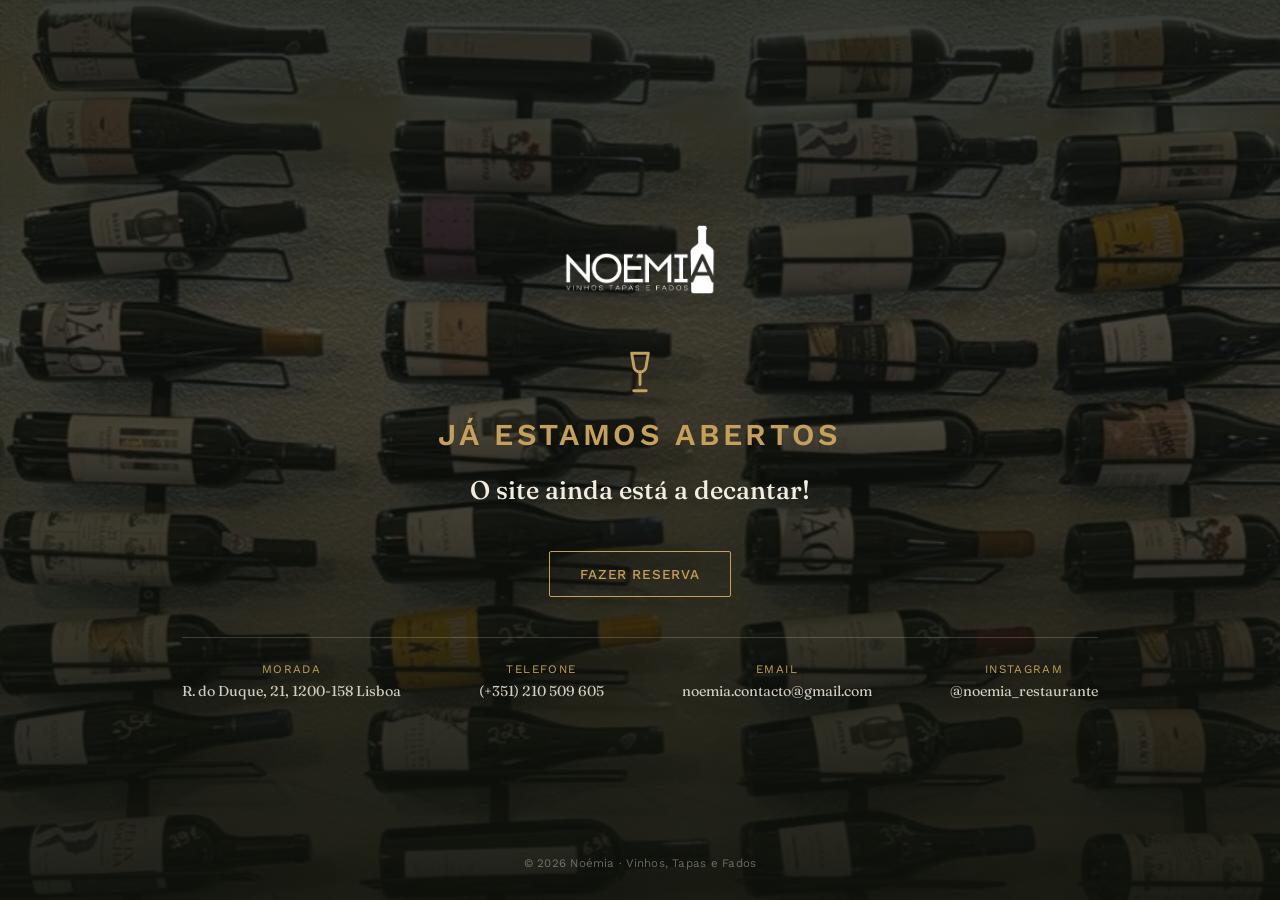
==== index.html @ 402f310f "Fixar imagem de fundo e adicionar botão de reservas na página "em breve" Impede o efeito de arrastar" ====
<!DOCTYPE html>
<html lang="pt-PT">
<head>
<meta charset="UTF-8">
<meta name="viewport" content="width=device-width, initial-scale=1.0">
<title>Site em construção · Noémia</title>
<meta name="description" content="O Noémia já está aberto. O novo site está em construção — venha à nossa mesa entretanto.">
<meta name="robots" content="noindex">

<link rel="icon" type="image/png" sizes="32x32" href="assets/logo/favicon-32.png">
<link rel="apple-touch-icon" href="assets/logo/apple-touch-icon.png">

<link rel="preconnect" href="https://fonts.googleapis.com">
<link rel="preconnect" href="https://fonts.gstatic.com" crossorigin>
<link href="https://fonts.googleapis.com/css2?family=Fraunces:ital,opsz,wght@0,9..144,300;0,9..144,500;0,9..144,600;1,9..144,500&family=Work+Sans:wght@300;400;500;600&display=swap" rel="stylesheet">

<link rel="stylesheet" href="assets/css/style.css">
</head>
<body class="embreve-page">

<!--
  NOTA PARA O CLIENTE:
  Esta é uma página autónoma de "Site em construção", separada do site
  principal (index.html). O restaurante já está aberto — esta tela deixa
  isso claro e convida o visitante a contactar/visitar entretanto.
  Para colocar esta página online primeiro, basta apontar o domínio para
  este ficheiro (em-breve.html) em vez do index.html.
-->

<div class="grain"></div>

<div class="embreve">
  <div class="embreve-media">
    <img src="assets/img/parede-vinhos.jpg" alt="Parede de garrafas de vinho expostas no Noémia" loading="eager">
    <div class="embreve-overlay"></div>
  </div>

  <div class="embreve-content container">
    <img src="assets/logo/noemia-white.png" alt="Noémia" class="embreve-logo">

    <svg class="embreve-icon" viewBox="0 0 24 24" fill="none" stroke="currentColor" stroke-width="1.4" stroke-linecap="round" stroke-linejoin="round" aria-hidden="true"><path d="M8 3h8l-1 6a3 3 0 0 1-3 3 3 3 0 0 1-3-3L8 3z"/><path d="M12 12v6"/><path d="M9 21h6"/></svg>

    <p class="embreve-eyebrow">Já estamos abertos</p>
    <h1 class="embreve-heading">O site ainda está a decantar!</h1>

    <!-- NOTA PARA O CLIENTE: substituir o href abaixo pelo link real de reservas quando for enviado. -->
    <a href="RESERVAS_URL_AQUI" target="_blank" rel="noopener" class="btn btn-outline-light embreve-cta">Fazer Reserva</a>

    <div class="embreve-info">
      <div class="info-block">
        <span class="info-label">Morada</span>
        <span class="info-value">R. do Duque, 21, 1200-158 Lisboa</span>
      </div>
      <div class="info-block">
        <span class="info-label">Telefone</span>
        <span class="info-value"><a href="tel:+351210509605">(+351) 210 509 605</a></span>
      </div>
      <div class="info-block">
        <span class="info-label">Email</span>
        <span class="info-value"><a href="mailto:noemia.contacto@gmail.com">noemia.contacto@gmail.com</a></span>
      </div>
      <div class="info-block">
        <span class="info-label">Instagram</span>
        <span class="info-value"><a href="https://instagram.com/noemia_restaurante" target="_blank" rel="noopener">@noemia_restaurante</a></span>
      </div>
    </div>
  </div>

  <p class="embreve-credit">&copy; <span id="year"></span> Noémia · Vinhos, Tapas e Fados</p>
</div>

<script>document.getElementById("year").textContent = new Date().getFullYear();</script>
</body>
</html>
---- assets/css/style.css ----
/* ==========================================================================
   Noémia · Vinhos, Tapas e Fados
   ========================================================================== */

:root{
  --verde: #2A3322;
  --verde-escuro: #1B2116;
  --creme: #F4EEE1;
  --creme-2: #EAE1CD;
  --dourado: #C6A15B;
  --texto-escuro: #211D17;
  --texto-claro: #F4EEE1;

  --serif: 'Fraunces', Georgia, serif;
  --sans: 'Work Sans', -apple-system, BlinkMacSystemFont, 'Segoe UI', sans-serif;

  --container: 1180px;
  --transition: .5s cubic-bezier(.16,.8,.28,1);

  --textura: repeating-linear-gradient(135deg, rgba(244,238,225,.05) 0px, rgba(244,238,225,.05) 1px, transparent 1px, transparent 9px);
}

*, *::before, *::after{ box-sizing: border-box; }
html{ scroll-behavior: smooth; }
body{
  margin:0;
  font-family: var(--sans);
  color: var(--texto-escuro);
  background: var(--creme);
  -webkit-font-smoothing: antialiased;
  overflow-x: hidden;
}
img{ max-width:100%; display:block; }
a{ color: inherit; text-decoration: none; }
ul{ list-style:none; margin:0; padding:0; }
h1,h2,h3,h4{ font-family: var(--serif); font-weight: 500; margin:0; line-height:1.12; }

.container{
  width:100%;
  max-width: var(--container);
  margin:0 auto;
  padding: 0 32px;
}

/* subtle grain overlay for texture */
.grain{
  position: fixed; inset:0; z-index: 9999; pointer-events:none;
  opacity:.035; mix-blend-mode:multiply;
  background-image: url("data:image/svg+xml,%3Csvg xmlns='http://www.w3.org/2000/svg' width='120' height='120'%3E%3Cfilter id='n'%3E%3CfeTurbulence type='fractalNoise' baseFrequency='0.9' numOctaves='2' stitchTiles='stitch'/%3E%3C/filter%3E%3Crect width='100%25' height='100%25' filter='url(%23n)'/%3E%3C/svg%3E");
}

/* ---------- buttons ---------- */
.btn{
  display:inline-flex; align-items:center; justify-content:center;
  padding: 14px 30px;
  border-radius: 2px;
  font-size: .85rem;
  letter-spacing: .06em;
  text-transform: uppercase;
  font-weight: 500;
  border: 1px solid transparent;
  transition: all .3s ease;
  cursor:pointer;
  white-space: nowrap;
}
.btn-primary{ background: var(--verde); color: var(--creme); }
.btn-primary:hover{ background: var(--verde-escuro); transform: translateY(-1px); }

.btn-ghost{ background: transparent; color: var(--texto-claro); border-color: rgba(244,238,225,.5); }
.btn-ghost:hover{ background: rgba(244,238,225,.12); border-color: var(--texto-claro); }

.btn-outline{ background: transparent; color: var(--texto-escuro); border-color: var(--texto-escuro); }
.btn-outline:hover{ background: var(--texto-escuro); color: var(--creme); }

.btn-outline-light{ background: transparent; color: var(--dourado); border-color: var(--dourado); }
.btn-outline-light:hover{ background: var(--dourado); color: var(--verde-escuro); }

/* ---------- header ---------- */
.site-header{
  position: fixed; top:0; left:0; right:0; z-index: 1000;
  padding: 22px 0;
  transition: background .4s ease, padding .4s ease, box-shadow .4s ease;
}
.site-header.scrolled{
  background: rgba(244,238,225,.92);
  backdrop-filter: blur(10px);
  padding: 14px 0;
  box-shadow: 0 2px 20px rgba(0,0,0,.06);
}
.header-inner{
  display:grid; grid-template-columns: 1fr auto 1fr; align-items:center; gap: 24px;
}
.brand{ position:relative; display:inline-flex; justify-self:start; }
.brand-logo{ height: 48px; width:auto; transition: height .4s ease, opacity .3s ease; }
.site-header.scrolled .brand-logo{ height: 38px; }
.brand-logo-dark{ position:absolute; top:0; left:0; opacity:0; }
.site-header.scrolled .brand-logo-light{ opacity:0; }
.site-header.scrolled .brand-logo-dark{ opacity:1; }

.main-nav{ display:flex; gap: 34px; justify-self:center; }
.main-nav a{
  font-size: .82rem; letter-spacing:.05em; text-transform: uppercase;
  color: var(--texto-claro); position:relative; padding: 4px 0;
  transition: color .4s ease;
}
.site-header.scrolled .main-nav a{ color: var(--texto-escuro); }
.main-nav a::after{
  content:''; position:absolute; left:0; right:100%; bottom:-2px; height:1px;
  background: var(--dourado); transition: right .3s ease;
}
.site-header.scrolled .main-nav a::after{ background: var(--verde); }
.main-nav a:hover::after{ right:0; }

.header-actions{ display:flex; align-items:center; gap: 20px; justify-self:end; }

.nav-cta{
  padding: 10px 24px;
  color: var(--texto-claro); border-color: rgba(244,238,225,.6);
  transition: all .3s ease, color .4s ease, border-color .4s ease;
}
.site-header.scrolled .nav-cta{ color: var(--texto-escuro); border-color: var(--texto-escuro); }
.site-header.scrolled .nav-cta:hover{ background: var(--texto-escuro); color: var(--creme); }
.nav-cta:hover{ background: rgba(244,238,225,.12); }

.lang-switch{ display:flex; align-items:center; gap: 2px; }
.lang-btn{
  background:none; border:none; cursor:pointer; padding: 4px 7px;
  font-family: 'Work Sans', sans-serif; font-size: .74rem; font-weight:500;
  letter-spacing:.04em; color: rgba(244,238,225,.65);
  transition: color .3s ease;
}
.lang-btn:hover{ color: var(--texto-claro); }
.lang-btn.is-active{ color: var(--dourado); font-weight:600; }
.site-header.scrolled .lang-btn{ color: rgba(33,29,23,.45); }
.site-header.scrolled .lang-btn:hover{ color: var(--texto-escuro); }
.site-header.scrolled .lang-btn.is-active{ color: var(--verde); }
body.subpage .lang-btn{ color: rgba(33,29,23,.45); }
body.subpage .lang-btn:hover{ color: var(--texto-escuro); }
body.subpage .lang-btn.is-active{ color: var(--verde); }

.nav-toggle{ display:none; }

/* subpages without a dark hero need a legible header from the start,
   but as a translucent glass effect instead of a solid colour */
body.subpage .site-header{
  background: rgba(244,238,225,.22);
  backdrop-filter: blur(18px);
  -webkit-backdrop-filter: blur(18px);
  box-shadow: 0 2px 20px rgba(0,0,0,.06);
}
body.subpage .main-nav a{ color: var(--texto-escuro); }
body.subpage .main-nav a::after{ background: var(--verde); }
body.subpage .nav-cta{ color: var(--texto-escuro); border-color: var(--texto-escuro); }
body.subpage .nav-cta:hover{ background: var(--texto-escuro); color: var(--creme); }
body.subpage .nav-toggle span{ background: var(--texto-escuro); }
body.subpage .brand-logo-light{ opacity:0; }
body.subpage .brand-logo-dark{ opacity:1; }

/* ---------- eyebrow / heading helpers ---------- */
.eyebrow{
  font-size: .78rem; letter-spacing: .18em; text-transform: uppercase;
  color: var(--verde); font-weight: 600; margin: 0 0 18px;
}
.eyebrow-light{ color: var(--dourado); }

h1, h2{ font-size: clamp(2rem, 3.4vw, 2.9rem); margin-bottom: 22px; }
.lead{ font-size: 1.05rem; line-height:1.75; color: #4a453b; max-width: 46ch; }
.lead-light{ color: rgba(244,238,225,.82); max-width: 56ch; }

.note{ margin-top: 24px; font-size: .92rem; font-style: italic; color:#6b6455; }
.note-light{ color: rgba(244,238,225,.65); }

.section{ position: relative; padding: 130px 0; }

/* ---------- reveal on scroll ---------- */
.reveal{ opacity:0; transform: translateY(26px); transition: opacity .8s ease, transform .8s ease; }
.reveal.is-visible{ opacity:1; transform: translateY(0); }

/* ==========================================================================
   HERO
   ========================================================================== */
.hero{
  position: relative; height: 100vh; min-height: 640px;
  display:flex; align-items:center; justify-content:center;
  overflow:hidden;
}
.hero-media{ position:absolute; inset:0; z-index:0; }
.hero-media img{
  width:100%; height:100%; object-fit: cover; object-position: center 30%;
  animation: heroZoom 9s ease-in-out infinite alternate;
}
@keyframes heroZoom{
  0%{ transform: scale(1); }
  100%{ transform: scale(1.1); }
}
.hero-overlay{
  position:absolute; inset:0;
  background: linear-gradient(180deg, rgba(27,33,22,.55) 0%, rgba(27,33,22,.35) 40%, rgba(27,33,22,.75) 100%);
}
.hero-content{
  position:relative; z-index:1; text-align:center;
  display:flex; flex-direction:column; align-items:center;
  padding-top: 0;
  margin-top: -48px;
}
.hero-logo{ width: min(560px, 78vw); margin: 8px 0 34px; }
.hero-actions{ display:flex; gap: 22px; flex-wrap: wrap; justify-content:center; }
.hero-actions .btn{
  padding: 20px 46px;
  font-size: .95rem;
}
.hero-actions .btn-primary{
  box-shadow: 0 10px 34px rgba(198,161,91,.35), 0 0 46px rgba(198,161,91,.22);
}
.hero-actions .btn-primary:hover{
  box-shadow: 0 12px 44px rgba(198,161,91,.55), 0 0 60px rgba(198,161,91,.4);
}
.hero-actions .btn-ghost{
  box-shadow: 0 0 30px rgba(244,238,225,.12);
}
.hero-actions .btn-ghost:hover{
  box-shadow: 0 0 40px rgba(244,238,225,.2);
}

/* ==========================================================================
   CONCEITO
   ========================================================================== */
.conceito{ background: var(--creme); }
.split{
  display:grid; grid-template-columns: 1.1fr .9fr; gap: 80px; align-items:center;
}
.split-reverse{ grid-template-columns: .9fr 1.1fr; }
.split-reverse .split-media{ order: -1; }

.split-media img{ border-radius: 3px; box-shadow: 0 30px 60px -20px rgba(20,15,10,.35); }

.split-media-collage{ position:relative; margin-bottom: 46px; }
.split-media-collage .media-main{ border-radius:3px; box-shadow: 0 30px 60px -20px rgba(20,15,10,.35); }
.media-accent{
  position:absolute; width: 42%; right:-6%; bottom:-12%;
  border: 8px solid var(--creme);
  border-radius: 3px; overflow:hidden;
  box-shadow: 0 24px 50px -16px rgba(20,15,10,.45);
}
.media-accent img{ height:100%; object-fit:cover; object-position: center 20%; }

.pillars{
  margin-top: 52px; display:grid; grid-template-columns: repeat(3,1fr); gap: 22px;
}
.pillar{
  display:flex;
  flex-direction:column;
  background: var(--creme-2);
  border: 1px solid rgba(33,29,23,.08);
  border-radius: 4px;
  padding: 26px 22px 22px;
  transition: transform .4s ease, box-shadow .4s ease, border-color .4s ease;
}
.pillar:hover{
  transform: translateY(-6px);
  box-shadow: 0 24px 40px -18px rgba(20,15,10,.25);
  border-color: rgba(198,161,91,.5);
}
.pillar-icon{
  display:flex; align-items:center; justify-content:center;
  width: 40px; height: 40px; margin-bottom: 14px;
  color: var(--dourado);
}
.pillar-icon svg{ width:100%; height:100%; }
.pillar-num{ font-family: var(--serif); font-size: .78rem; color: var(--dourado); letter-spacing:.1em; }
.pillar h3{ font-size: 1.15rem; margin: 8px 0 8px; }
.pillar p{ font-size: .9rem; line-height: 1.6; color:#5a5448; margin: 0 0 16px; }
.pillar-link{
  display:inline-flex; align-items:center; gap: 6px;
  font-size: .74rem; letter-spacing:.08em; text-transform:uppercase;
  color: var(--verde); font-weight: 600;
  margin-top: auto; padding-top: 14px;
}
.pillar-link svg{ width: 12px; height:12px; transition: transform .3s ease; }
.pillar:hover .pillar-link svg{ transform: translateY(3px); }

/* ==========================================================================
   CARTA
   ========================================================================== */
.carta{
  background: linear-gradient(160deg, var(--verde-escuro) 0%, var(--verde) 100%);
  color: var(--texto-claro);
}
.section-head{ max-width: 640px; margin: 0 auto 64px; text-align:center; }
.section-head .lead{ margin: 0 auto; }

.menu-categories{
  max-width: 980px; margin: 0 auto;
  display:flex; flex-direction:column; gap: 54px;
}
.menu-category-head{ display:flex; align-items:baseline; gap: 18px; margin-bottom: 20px; }
.menu-category-title{
  font-family: var(--serif); font-size: 1.35rem; color: var(--dourado);
  white-space: nowrap; letter-spacing: .01em;
}
.menu-category-line{ flex:1; height:1px; background: rgba(244,238,225,.16); }

.menu-grid{
  display:grid; grid-template-columns: 1fr 1fr; gap: 18px 60px;
}
.menu-item{ padding: 16px 0; border-bottom: 1px solid rgba(244,238,225,.12); }
.menu-item-top{ display:flex; align-items:baseline; gap: 10px; }
.menu-item h4{
  font-family: var(--sans); font-weight: 400; font-size: .98rem;
  color: rgba(244,238,225,.92); margin:0; flex-shrink:0;
}
.dots{ flex:1; border-bottom: 1px dotted rgba(244,238,225,.25); transform: translateY(-4px); }
.price{ font-family: var(--serif); color: var(--dourado); font-size: 1rem; flex-shrink:0; }

.center-cta{ text-align:center; margin-top: 56px; }
.center-cta-inline{ margin-top: 34px; }

.back-link{
  display:inline-flex; align-items:center; gap: 8px;
  color: var(--dourado); font-size: .8rem; letter-spacing:.08em; text-transform:uppercase;
  margin-bottom: 44px; transition: gap .3s ease;
}
.back-link svg{ width:14px; height:14px; }
.back-link:hover{ gap: 12px; }

/* Carta-light: versão de cores invertidas (fundo claro) para a carta de vinhos */
.carta-light{
  background: linear-gradient(160deg, var(--creme) 0%, var(--creme-2) 100%);
  color: var(--texto-escuro);
}
.carta-light .eyebrow-light{ color: var(--verde); }
.carta-light .lead-light{ color: rgba(33,29,23,.75); }
.carta-light .menu-category-title{ color: var(--verde); }
.carta-light .menu-category-line{ background: rgba(33,29,23,.14); }
.carta-light .menu-item{ border-bottom-color: rgba(33,29,23,.12); }
.carta-light .menu-item h4{ color: rgba(33,29,23,.9); }
.carta-light .dots{ border-bottom-color: rgba(33,29,23,.25); }
.carta-light .price{ color: var(--verde); }
.carta-light .back-link{ color: var(--verde); }

/* ==========================================================================
   VINHOS & TAPAS · split interativo
   ========================================================================== */
.split-reveal{ padding:0; }
.split-reveal-inner{
  position:relative; display:flex; min-height: 640px; overflow:hidden;
}
.split-panel{
  position:relative; flex:1; display:flex; align-items:center; justify-content:center;
  overflow:hidden; cursor:pointer;
  transition: flex .5s cubic-bezier(.16,.8,.28,1);
}
.split-panel-media{ position:absolute; inset:0; }
.split-panel-media img{
  width:100%; height:100%; object-fit:cover;
  transition: transform .5s ease;
}
.split-panel-overlay{
  position:absolute; inset:0;
  background: var(--textura), linear-gradient(180deg, rgba(14,17,10,.68) 0%, rgba(10,13,7,.9) 100%);
  background-blend-mode: overlay, normal;
  transition: background-color .5s ease;
}
.split-panel-content{
  position:relative; z-index:1; text-align:center; color: var(--texto-claro);
  padding: 40px; max-width: 460px;
}
.split-panel-icon{
  display:inline-flex; align-items:center; justify-content:center;
  width: 48px; height: 48px; margin-bottom: 16px; color: var(--dourado);
}
.split-panel-icon svg{ width:100%; height:100%; }
.split-panel-title{ font-size: clamp(2rem, 3.4vw, 2.9rem); color: var(--texto-claro); }
.split-panel-extra{
  max-height:0; opacity:0; overflow:hidden; margin-top:0;
  transition: max-height .5s ease, opacity .4s ease, margin-top .5s ease;
}
.split-panel-extra p{ font-size: 1.08rem; line-height:1.75; color: rgba(244,238,225,.86); }
.split-panel.is-active .split-panel-extra{ max-height: 460px; opacity:1; margin-top: 22px; }
.split-panel.is-active{ flex: 1.5; }
.split-panel.is-shrink{ flex: .6; }
.split-panel.is-active .split-panel-media img{ transform: scale(1.06); }
.split-panel-extra .btn{ margin-top: 14px; padding: 17px 40px; }

.split-divider{
  position:relative; flex: 0 0 auto;
  width: 3px; z-index:3;
  overflow: visible;
  pointer-events:none;
}
.split-divider-line{
  position:absolute; inset:0;
  background: var(--dourado);
  opacity:.55;
  transition: opacity .5s ease, box-shadow .5s ease;
}
.split-divider-bottle{
  position:absolute; top:50%; left:50%; transform: translate(-50%,-50%);
  width: 44px; color: var(--dourado); opacity:.95;
  pointer-events:auto; cursor:pointer;
  transition: opacity .4s ease, transform .4s cubic-bezier(.16,.8,.28,1), filter .5s ease;
}
.split-divider-bottle svg{ width:100%; height:auto; display:block; }
.split-divider-bottle:hover{ transform: translate(-50%,-50%) scale(1.08); }

.split-reveal-inner.has-active .split-divider-line{
  opacity:1;
  box-shadow: 0 0 14px 1px rgba(198,161,91,.5);
}
.split-reveal-inner.has-active .split-divider-bottle{
  opacity:1;
  filter: drop-shadow(0 0 10px rgba(198,161,91,.6));
}

.wine-stats{ display:flex; gap: 36px; flex-wrap:wrap; margin: 26px 0 0; justify-content:center; }
.wine-stat-num{ font-family: var(--serif); font-size: 1.9rem; color: var(--dourado); display:block; }
.wine-stat-label{ font-size: .72rem; letter-spacing:.08em; text-transform:uppercase; color: rgba(244,238,225,.7); }

/* ==========================================================================
   FADO
   ========================================================================== */
.fado{
  background: var(--textura), linear-gradient(160deg, var(--verde-escuro) 0%, var(--verde) 100%);
  background-blend-mode: overlay, normal;
}
.fado h2{ color: var(--texto-claro); }
.fado-note{ font-family: var(--serif); font-size: 2.6rem; color: var(--dourado); display:block; margin-bottom: 6px; }
.fado .split{ grid-template-columns: 1.3fr .7fr; }
.fado .split-media img{ object-fit:cover; min-height: 460px; }

/* ==========================================================================
   RESERVAS
   ========================================================================== */
.reservas{ background: var(--creme); }
.reservas-inner{
  display:grid; grid-template-columns: 1fr 1fr; gap: 80px; align-items:start;
}
.reservas-text .lead{ margin-bottom: 34px; }
.reservas-info{
  display:grid; grid-template-columns: 1fr 1fr; gap: 30px 40px;
  border-top: 1px solid rgba(33,29,23,.15); padding-top: 36px;
}
.info-block{ display:flex; flex-direction:column; gap:6px; }
.info-label{ font-size:.72rem; letter-spacing:.12em; text-transform:uppercase; color:var(--verde); }
.info-value{ font-family: var(--serif); font-size: 1.05rem; }
.info-value a:hover{ color: var(--verde); }

/* ==========================================================================
   FOOTER
   ========================================================================== */
.site-footer{ background: var(--verde-escuro); padding: 50px 0; }
.footer-inner{
  display:flex; flex-direction:column; align-items:center; gap: 18px; text-align:center;
}
.footer-logo{ height: 30px; opacity:.9; }
.footer-inner p{ font-size: .8rem; color: rgba(244,238,225,.5); margin:0; }

/* ==========================================================================
   EM BREVE (coming soon splash page)
   ========================================================================== */
html:has(body.embreve-page){ height:100%; overscroll-behavior:none; }
body.embreve-page{ height:100dvh; overflow:hidden; overscroll-behavior:none; touch-action: pan-x pan-y; }
.embreve{
  position: relative; height:100%;
  display:flex; align-items:center; justify-content:center;
  overflow:hidden; text-align:center;
}
.embreve-media{ position:fixed; inset:0; z-index:0; }
.embreve-media img{
  width:100%; height:100%; object-fit: cover; object-position: center 30%;
}
.embreve-overlay{
  position:absolute; inset:0;
  background: linear-gradient(180deg, rgba(15,18,11,.82) 0%, rgba(15,18,11,.72) 40%, rgba(15,18,11,.92) 100%);
}
.embreve-content{
  position:relative; z-index:1;
  display:flex; flex-direction:column; align-items:center;
  max-width: 980px;
  padding: clamp(20px, 5vh, 60px) 32px;
  color: var(--texto-claro);
}
.embreve-logo{ width: min(170px, 38vw); margin-bottom: clamp(16px, 3vh, 28px); }
.embreve-icon{
  width: 50px; height: 50px; margin: 0 0 clamp(12px, 2.5vh, 20px); color: var(--dourado);
}
.embreve-eyebrow{
  font-size: clamp(1.3rem, 3vw, 1.9rem); letter-spacing:.12em; text-transform:uppercase;
  color: var(--dourado); font-weight:600;
  margin:0 0 clamp(14px, 2.5vh, 22px);
}
.embreve-heading{
  font-family: var(--serif); font-weight:500;
  font-size: clamp(1.05rem, 2.1vw, 1.6rem); line-height:1.3;
  margin:0 0 clamp(28px, 5vh, 44px);
}
.embreve-cta{ margin: 0 0 clamp(28px, 5vh, 40px); }

.embreve-info{
  display:flex; flex-wrap:wrap; justify-content:center; gap: clamp(16px, 3vh, 24px) 36px;
  width:100%; padding-top: clamp(16px, 3vh, 24px);
  border-top: 1px solid rgba(244,238,225,.2);
}
.embreve-info .info-block{ align-items:center; }
.embreve-info .info-label{ color: var(--dourado); }
.embreve-info .info-value{ font-size: .9rem; color: rgba(244,238,225,.85); }
.embreve-info .info-value a:hover{ color: var(--dourado); }
.embreve-credit{
  position:absolute; left:0; right:0; bottom: 18px; z-index:1;
  font-size:.72rem; letter-spacing:.02em;
  color: rgba(244,238,225,.4);
}

@media (min-width: 700px){
  .embreve-info{ flex-wrap: nowrap; justify-content: space-between; }
  .embreve-info .info-block{ white-space:nowrap; }
}

@media (max-width: 600px){
  .embreve-info{ gap: clamp(14px, 2.5vh, 20px) 30px; }
}

@media (max-height: 680px){
  .embreve-logo{ margin-bottom: 12px; }
  .embreve-icon{ display:none; }
}

/* ==========================================================================
   RESPONSIVE
   ========================================================================== */
@media (max-width: 900px){
  .split, .reservas-inner{ grid-template-columns: 1fr; gap: 46px; }
  .split-reverse .split-media{ order: 0; }
  .pillars{ grid-template-columns: 1fr; gap: 22px; }
  .menu-grid{ grid-template-columns: 1fr; }
  .reservas-info{ grid-template-columns: 1fr 1fr; }
  .section{ padding: 90px 0; }
  .split-media-collage{ margin-bottom: 70px; }
  .media-accent{ width: 54%; right:-4%; bottom:-16%; }
  .wine-stats{ gap: 32px; }
  .split-reveal-inner{ flex-direction:column; min-height:0; }
  .split-panel{ flex:none !important; padding: 64px 0; }
  .split-panel-extra{ max-height:none !important; opacity:1 !important; margin-top:22px !important; }
  .split-divider{ display:none; }
}

@media (max-width: 760px){
  .main-nav{
    position: fixed; top:0; right:0; height:100vh; width: min(320px, 78vw);
    background: var(--creme); flex-direction:column; gap:0;
    padding: 110px 40px 40px; transform: translateX(100%);
    transition: transform .45s cubic-bezier(.16,.8,.28,1);
    box-shadow: -20px 0 60px rgba(0,0,0,.15);
  }
  .main-nav.open{ transform: translateX(0); }
  .main-nav a{ padding: 16px 0; border-bottom:1px solid rgba(33,29,23,.08); font-size:.95rem; }
  .main-nav.open a{ color: var(--texto-escuro) !important; }
  .main-nav.open a::after{ background: var(--verde); }
  .nav-cta{ display:none; }
  .nav-toggle{
    display:flex; flex-direction:column; justify-content:center; gap:5px;
    width: 32px; height: 28px; background:none; border:none; cursor:pointer; z-index:1001;
  }
  .nav-toggle span{ height:1.5px; width:100%; background: var(--texto-claro); transition: all .3s ease; }
  .site-header.scrolled .nav-toggle span{ background: var(--texto-escuro); }
  .nav-toggle.open span{ background: var(--texto-escuro) !important; }
  .nav-toggle.open span:nth-child(1){ transform: translateY(6.5px) rotate(45deg); }
  .nav-toggle.open span:nth-child(2){ opacity:0; }
  .nav-toggle.open span:nth-child(3){ transform: translateY(-6.5px) rotate(-45deg); }

  .container{ padding: 0 22px; }
  .hero-actions{ flex-direction:column; width: 100%; max-width: 320px; }
  .hero-actions .btn{ width:100%; }
  .reservas-info{ grid-template-columns: 1fr; }
  .media-accent{ width: 60%; right:-2%; bottom:-14%; border-width:6px; }
  .menu-categories{ gap: 42px; }
  .menu-category-head{ margin-bottom: 16px; }
}

@media (prefers-reduced-motion: reduce){
  .reveal{ transition:none; opacity:1; transform:none; }
  html{ scroll-behavior:auto; }
}
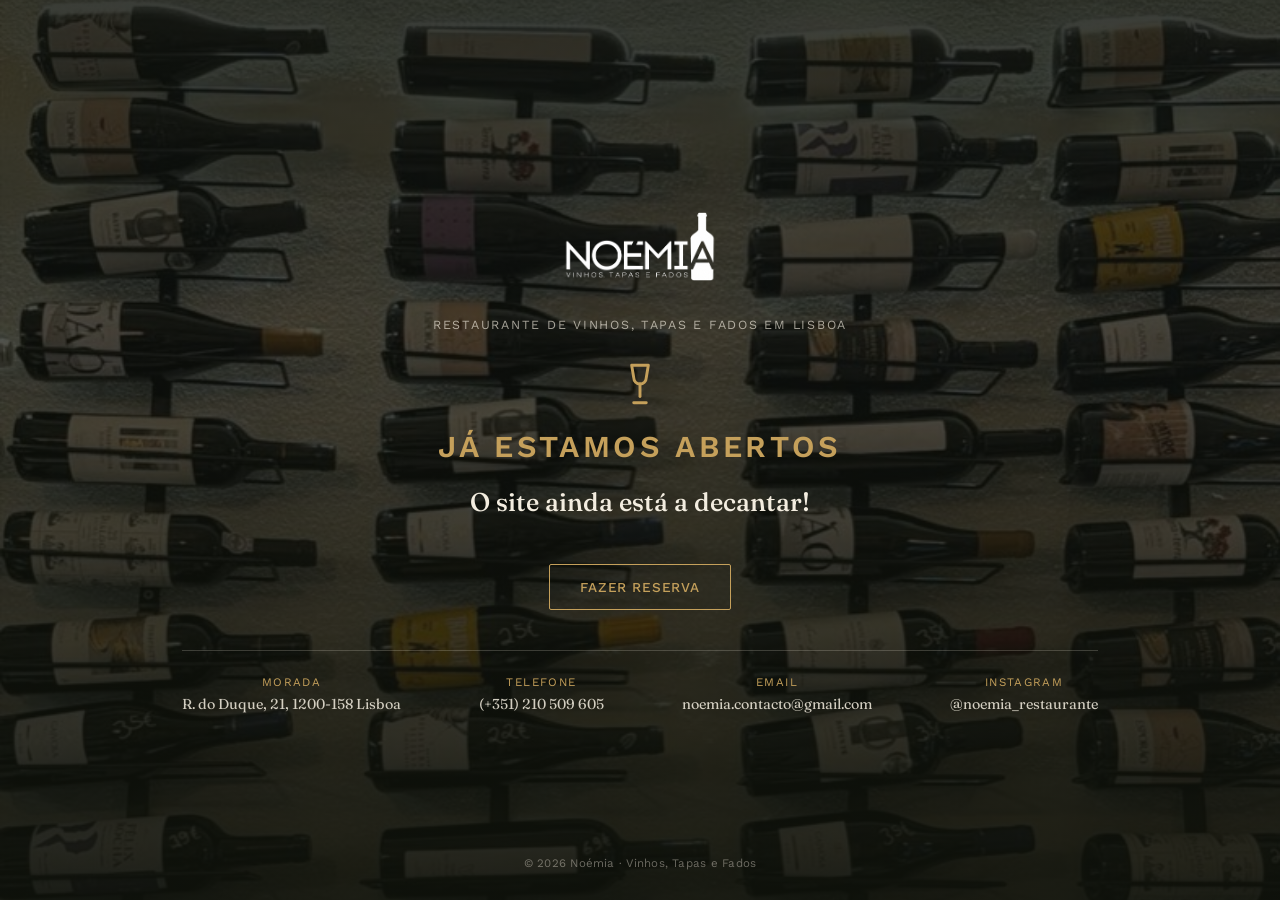
==== commit 750fcc0b: "Aplicar SEO on-page à página "em breve" e guardar plano de SEO do site oficial - Title/meta descript" ====
--- a/index.html
+++ b/index.html
@@ -3,9 +3,22 @@
 <head>
 <meta charset="UTF-8">
 <meta name="viewport" content="width=device-width, initial-scale=1.0">
-<title>Site em construção · Noémia</title>
-<meta name="description" content="O Noémia já está aberto. O novo site está em construção — venha à nossa mesa entretanto.">
-<meta name="robots" content="noindex">
+<title>Noémia · Restaurante de Vinhos, Tapas e Fados em Lisboa</title>
+<meta name="description" content="Noémia: restaurante em Lisboa com tapas portuguesas, garrafeira nacional e noites de fado ao vivo. Já estamos abertos na R. do Duque, 21 — reserve a sua mesa.">
+<meta name="robots" content="index, follow">
+<link rel="canonical" href="https://noemia.pt/">
+
+<meta property="og:type" content="restaurant">
+<meta property="og:site_name" content="Noémia">
+<meta property="og:title" content="Noémia · Restaurante de Vinhos, Tapas e Fados em Lisboa">
+<meta property="og:description" content="Tapas portuguesas, garrafeira nacional e noites de fado ao vivo no coração de Lisboa. Já estamos abertos — reserve a sua mesa.">
+<meta property="og:url" content="https://noemia.pt/">
+<meta property="og:image" content="https://noemia.pt/assets/img/parede-vinhos.jpg">
+<meta property="og:locale" content="pt_PT">
+<meta name="twitter:card" content="summary_large_image">
+<meta name="twitter:title" content="Noémia · Restaurante de Vinhos, Tapas e Fados em Lisboa">
+<meta name="twitter:description" content="Tapas portuguesas, garrafeira nacional e noites de fado ao vivo no coração de Lisboa.">
+<meta name="twitter:image" content="https://noemia.pt/assets/img/parede-vinhos.jpg">
 
 <link rel="icon" type="image/png" sizes="32x32" href="assets/logo/favicon-32.png">
 <link rel="apple-touch-icon" href="assets/logo/apple-touch-icon.png">
@@ -15,6 +28,36 @@
 <link href="https://fonts.googleapis.com/css2?family=Fraunces:ital,opsz,wght@0,9..144,300;0,9..144,500;0,9..144,600;1,9..144,500&family=Work+Sans:wght@300;400;500;600&display=swap" rel="stylesheet">
 
 <link rel="stylesheet" href="assets/css/style.css">
+
+<!--
+  NOTA PARA O CLIENTE: preencher/confirmar estes dados quando forem conhecidos
+  (horário completo do restaurante, faixa de preço) e voltar a validar o
+  JSON-LD em https://search.google.com/test/rich-results
+-->
+<script type="application/ld+json">
+{
+  "@context": "https://schema.org",
+  "@type": "Restaurant",
+  "name": "Noémia",
+  "alternateName": "Noémia Vinhos, Tapas e Fados",
+  "image": "https://noemia.pt/assets/img/parede-vinhos.jpg",
+  "logo": "https://noemia.pt/assets/logo/apple-touch-icon.png",
+  "url": "https://noemia.pt/",
+  "telephone": "+351210509605",
+  "email": "noemia.contacto@gmail.com",
+  "servesCuisine": ["Portuguesa", "Tapas", "Vinhos"],
+  "address": {
+    "@type": "PostalAddress",
+    "streetAddress": "R. do Duque, 21",
+    "postalCode": "1200-158",
+    "addressLocality": "Lisboa",
+    "addressCountry": "PT"
+  },
+  "sameAs": [
+    "https://instagram.com/noemia_restaurante"
+  ]
+}
+</script>
 </head>
 <body class="embreve-page">
 
@@ -37,14 +80,15 @@
 
   <div class="embreve-content container">
     <img src="assets/logo/noemia-white.png" alt="Noémia" class="embreve-logo">
+    <p class="embreve-tagline">Restaurante de Vinhos, Tapas e Fados em Lisboa</p>
 
     <svg class="embreve-icon" viewBox="0 0 24 24" fill="none" stroke="currentColor" stroke-width="1.4" stroke-linecap="round" stroke-linejoin="round" aria-hidden="true"><path d="M8 3h8l-1 6a3 3 0 0 1-3 3 3 3 0 0 1-3-3L8 3z"/><path d="M12 12v6"/><path d="M9 21h6"/></svg>
 
     <p class="embreve-eyebrow">Já estamos abertos</p>
     <h1 class="embreve-heading">O site ainda está a decantar!</h1>
 
-    <!-- NOTA PARA O CLIENTE: substituir o href abaixo pelo link real de reservas quando for enviado. -->
-    <a href="RESERVAS_URL_AQUI" target="_blank" rel="noopener" class="btn btn-outline-light embreve-cta">Fazer Reserva</a>
+    <!-- NOTA PARA O CLIENTE: por agora liga para o restaurante; substituir pelo link da plataforma de reservas quando for enviado. -->
+    <a href="tel:+351210509605" class="btn btn-outline-light embreve-cta">Fazer Reserva</a>
 
     <div class="embreve-info">
       <div class="info-block">
--- a/assets/css/style.css
+++ b/assets/css/style.css
@@ -480,7 +480,11 @@
   padding: clamp(20px, 5vh, 60px) 32px;
   color: var(--texto-claro);
 }
-.embreve-logo{ width: min(170px, 38vw); margin-bottom: clamp(16px, 3vh, 28px); }
+.embreve-logo{ width: min(170px, 38vw); margin-bottom: clamp(6px, 1.5vh, 10px); }
+.embreve-tagline{
+  font-size: .78rem; letter-spacing:.14em; text-transform:uppercase;
+  color: rgba(244,238,225,.65); margin: 0 0 clamp(16px, 3vh, 28px);
+}
 .embreve-icon{
   width: 50px; height: 50px; margin: 0 0 clamp(12px, 2.5vh, 20px); color: var(--dourado);
 }
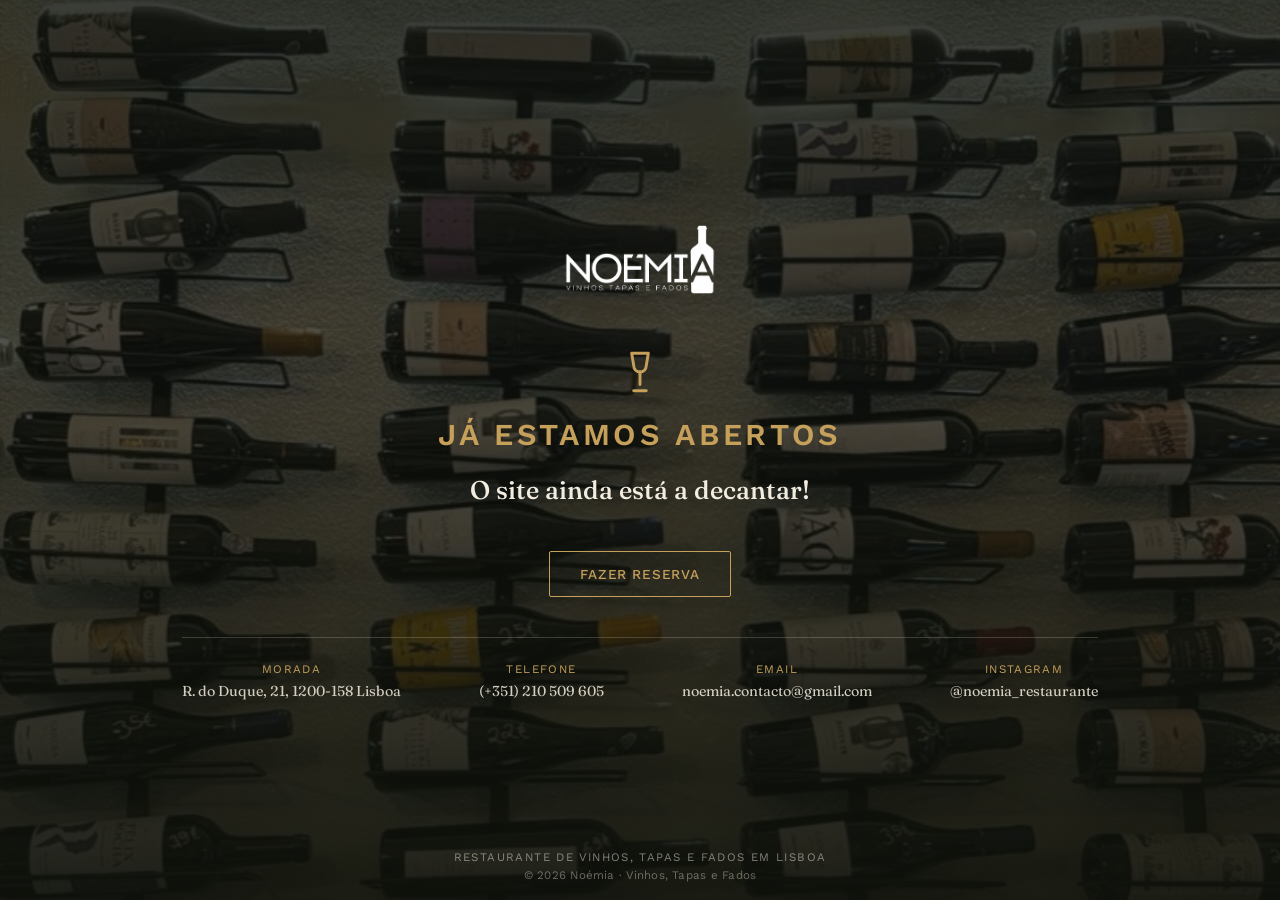
==== commit b52a2659: "Mover tagline "Restaurante de Vinhos, Tapas e Fados em Lisboa" para o rodapé" ====
--- a/index.html
+++ b/index.html
@@ -80,7 +80,6 @@
 
   <div class="embreve-content container">
     <img src="assets/logo/noemia-white.png" alt="Noémia" class="embreve-logo">
-    <p class="embreve-tagline">Restaurante de Vinhos, Tapas e Fados em Lisboa</p>
 
     <svg class="embreve-icon" viewBox="0 0 24 24" fill="none" stroke="currentColor" stroke-width="1.4" stroke-linecap="round" stroke-linejoin="round" aria-hidden="true"><path d="M8 3h8l-1 6a3 3 0 0 1-3 3 3 3 0 0 1-3-3L8 3z"/><path d="M12 12v6"/><path d="M9 21h6"/></svg>
 
@@ -110,7 +109,10 @@
     </div>
   </div>
 
-  <p class="embreve-credit">&copy; <span id="year"></span> Noémia · Vinhos, Tapas e Fados</p>
+  <div class="embreve-footer">
+    <p class="embreve-tagline">Restaurante de Vinhos, Tapas e Fados em Lisboa</p>
+    <p class="embreve-credit">&copy; <span id="year"></span> Noémia · Vinhos, Tapas e Fados</p>
+  </div>
 </div>
 
 <script>document.getElementById("year").textContent = new Date().getFullYear();</script>
--- a/assets/css/style.css
+++ b/assets/css/style.css
@@ -480,11 +480,7 @@
   padding: clamp(20px, 5vh, 60px) 32px;
   color: var(--texto-claro);
 }
-.embreve-logo{ width: min(170px, 38vw); margin-bottom: clamp(6px, 1.5vh, 10px); }
-.embreve-tagline{
-  font-size: .78rem; letter-spacing:.14em; text-transform:uppercase;
-  color: rgba(244,238,225,.65); margin: 0 0 clamp(16px, 3vh, 28px);
-}
+.embreve-logo{ width: min(170px, 38vw); margin-bottom: clamp(16px, 3vh, 28px); }
 .embreve-icon{
   width: 50px; height: 50px; margin: 0 0 clamp(12px, 2.5vh, 20px); color: var(--dourado);
 }
@@ -509,10 +505,17 @@
 .embreve-info .info-label{ color: var(--dourado); }
 .embreve-info .info-value{ font-size: .9rem; color: rgba(244,238,225,.85); }
 .embreve-info .info-value a:hover{ color: var(--dourado); }
+.embreve-footer{
+  position:absolute; left:0; right:0; bottom: 18px; z-index:1;
+  text-align:center;
+}
+.embreve-tagline{
+  font-size: .72rem; letter-spacing:.12em; text-transform:uppercase;
+  color: rgba(244,238,225,.5); margin: 0 0 4px;
+}
 .embreve-credit{
-  position:absolute; left:0; right:0; bottom: 18px; z-index:1;
   font-size:.72rem; letter-spacing:.02em;
-  color: rgba(244,238,225,.4);
+  color: rgba(244,238,225,.4); margin:0;
 }
 
 @media (min-width: 700px){
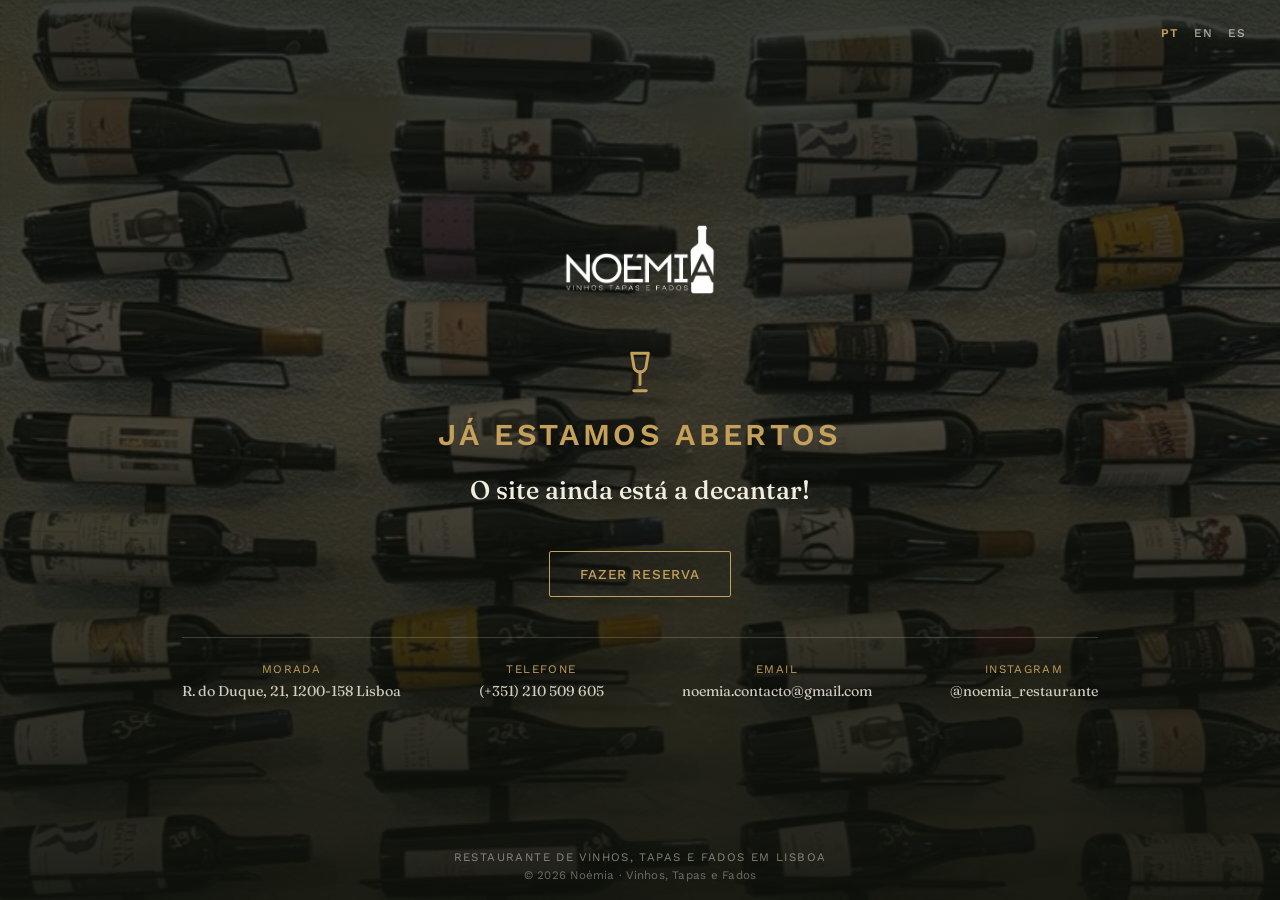
==== commit 020cac96: "Adicionar seletor de idioma PT/EN/ES à página "em breve" Liga a página ao sistema de traduções exist" ====
--- a/index.html
+++ b/index.html
@@ -73,8 +73,14 @@
 <div class="grain"></div>
 
 <div class="embreve">
+  <div class="embreve-langswitch lang-switch" role="group" data-i18n-aria-label="embreve.langswitch.aria" aria-label="Mudar idioma">
+    <button type="button" class="lang-btn" data-lang="pt">PT</button>
+    <button type="button" class="lang-btn" data-lang="en">EN</button>
+    <button type="button" class="lang-btn" data-lang="es">ES</button>
+  </div>
+
   <div class="embreve-media">
-    <img src="assets/img/parede-vinhos.jpg" alt="Parede de garrafas de vinho expostas no Noémia" loading="eager">
+    <img src="assets/img/parede-vinhos.jpg" alt="Parede de garrafas de vinho expostas no Noémia" data-i18n-alt="splitpanel.vinhos.img.alt" loading="eager">
     <div class="embreve-overlay"></div>
   </div>
 
@@ -83,38 +89,38 @@
 
     <svg class="embreve-icon" viewBox="0 0 24 24" fill="none" stroke="currentColor" stroke-width="1.4" stroke-linecap="round" stroke-linejoin="round" aria-hidden="true"><path d="M8 3h8l-1 6a3 3 0 0 1-3 3 3 3 0 0 1-3-3L8 3z"/><path d="M12 12v6"/><path d="M9 21h6"/></svg>
 
-    <p class="embreve-eyebrow">Já estamos abertos</p>
-    <h1 class="embreve-heading">O site ainda está a decantar!</h1>
+    <p class="embreve-eyebrow" data-i18n="embreve.eyebrow">Já estamos abertos</p>
+    <h1 class="embreve-heading" data-i18n="embreve.heading">O site ainda está a decantar!</h1>
 
-    <!-- NOTA PARA O CLIENTE: por agora liga para o restaurante; substituir pelo link da plataforma de reservas quando for enviado. -->
-    <a href="tel:+351210509605" class="btn btn-outline-light embreve-cta">Fazer Reserva</a>
+    <a href="https://reserve.dish.co/347019" target="_blank" rel="noopener" class="btn btn-outline-light embreve-cta" data-i18n="embreve.cta.reserva">Fazer Reserva</a>
 
     <div class="embreve-info">
       <div class="info-block">
-        <span class="info-label">Morada</span>
+        <span class="info-label" data-i18n="reservas.label.morada">Morada</span>
         <span class="info-value">R. do Duque, 21, 1200-158 Lisboa</span>
       </div>
       <div class="info-block">
-        <span class="info-label">Telefone</span>
+        <span class="info-label" data-i18n="reservas.label.telefone">Telefone</span>
         <span class="info-value"><a href="tel:+351210509605">(+351) 210 509 605</a></span>
       </div>
       <div class="info-block">
-        <span class="info-label">Email</span>
+        <span class="info-label" data-i18n="reservas.label.email">Email</span>
         <span class="info-value"><a href="mailto:noemia.contacto@gmail.com">noemia.contacto@gmail.com</a></span>
       </div>
       <div class="info-block">
-        <span class="info-label">Instagram</span>
+        <span class="info-label" data-i18n="reservas.label.instagram">Instagram</span>
         <span class="info-value"><a href="https://instagram.com/noemia_restaurante" target="_blank" rel="noopener">@noemia_restaurante</a></span>
       </div>
     </div>
   </div>
 
   <div class="embreve-footer">
-    <p class="embreve-tagline">Restaurante de Vinhos, Tapas e Fados em Lisboa</p>
-    <p class="embreve-credit">&copy; <span id="year"></span> Noémia · Vinhos, Tapas e Fados</p>
+    <p class="embreve-tagline" data-i18n="embreve.tagline">Restaurante de Vinhos, Tapas e Fados em Lisboa</p>
+    <p class="embreve-credit">&copy; <span id="year"></span> <span data-i18n="meta.tagline">Noémia · Vinhos, Tapas e Fados</span></p>
   </div>
 </div>
 
+<script src="assets/js/i18n.js"></script>
 <script>document.getElementById("year").textContent = new Date().getFullYear();</script>
 </body>
 </html>
--- a/assets/css/style.css
+++ b/assets/css/style.css
@@ -464,6 +464,9 @@
   position: relative; height:100%;
   display:flex; align-items:center; justify-content:center;
   overflow:hidden; text-align:center;
+}
+.embreve-langswitch{
+  position:absolute; top: clamp(14px, 3vh, 22px); right: clamp(16px, 4vw, 28px); z-index:2;
 }
 .embreve-media{ position:fixed; inset:0; z-index:0; }
 .embreve-media img{
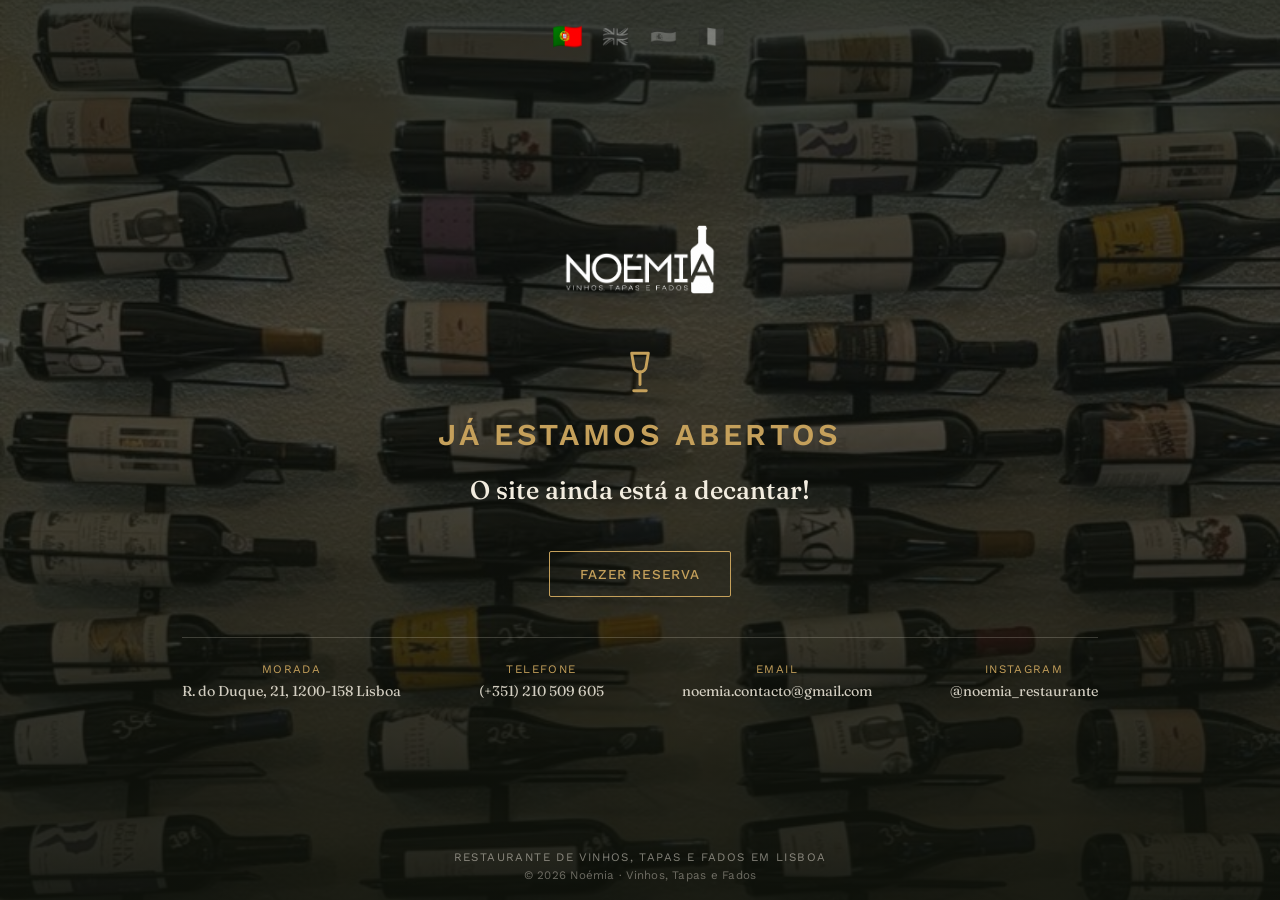
==== commit 5ad67762: "Centrar seletor de idioma, usar bandeiras e adicionar francês - Seletor de idioma passa a ficar cent" ====
--- a/index.html
+++ b/index.html
@@ -74,9 +74,10 @@
 
 <div class="embreve">
   <div class="embreve-langswitch lang-switch" role="group" data-i18n-aria-label="embreve.langswitch.aria" aria-label="Mudar idioma">
-    <button type="button" class="lang-btn" data-lang="pt">PT</button>
-    <button type="button" class="lang-btn" data-lang="en">EN</button>
-    <button type="button" class="lang-btn" data-lang="es">ES</button>
+    <button type="button" class="lang-btn" data-lang="pt" aria-label="Português" title="Português">🇵🇹</button>
+    <button type="button" class="lang-btn" data-lang="en" aria-label="English" title="English">🇬🇧</button>
+    <button type="button" class="lang-btn" data-lang="es" aria-label="Español" title="Español">🇪🇸</button>
+    <button type="button" class="lang-btn" data-lang="fr" aria-label="Français" title="Français">🇫🇷</button>
   </div>
 
   <div class="embreve-media">
--- a/assets/css/style.css
+++ b/assets/css/style.css
@@ -466,8 +466,16 @@
   overflow:hidden; text-align:center;
 }
 .embreve-langswitch{
-  position:absolute; top: clamp(14px, 3vh, 22px); right: clamp(16px, 4vw, 28px); z-index:2;
-}
+  position:absolute; top: clamp(14px, 3vh, 22px); left:50%; transform: translateX(-50%); z-index:2;
+  display:flex; gap: 10px;
+}
+.embreve-langswitch .lang-btn{
+  font-size: 1.35rem; line-height:1; padding: 4px 5px;
+  filter: grayscale(1); opacity:.55;
+  transition: filter .3s ease, opacity .3s ease, transform .3s ease;
+}
+.embreve-langswitch .lang-btn:hover{ filter: grayscale(.4); opacity:.85; }
+.embreve-langswitch .lang-btn.is-active{ filter: grayscale(0); opacity:1; transform: scale(1.15); }
 .embreve-media{ position:fixed; inset:0; z-index:0; }
 .embreve-media img{
   width:100%; height:100%; object-fit: cover; object-position: center 30%;
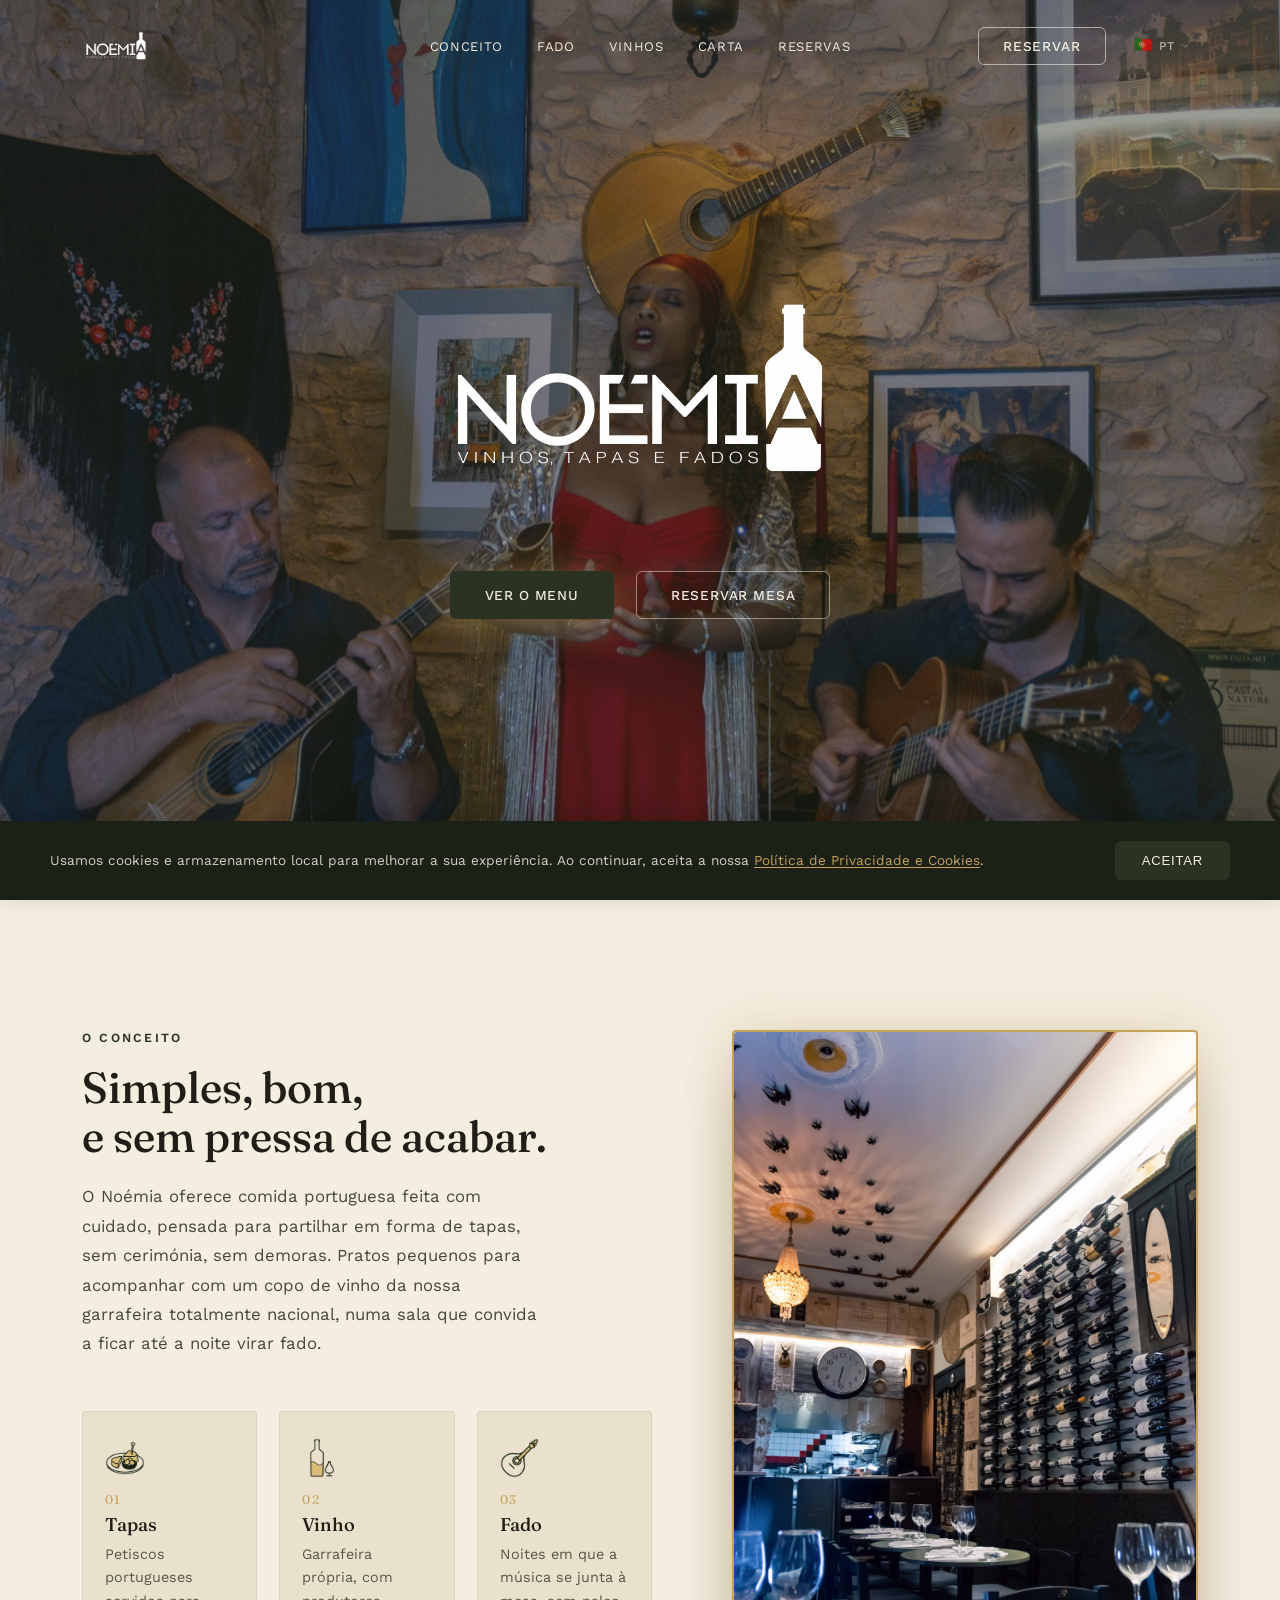
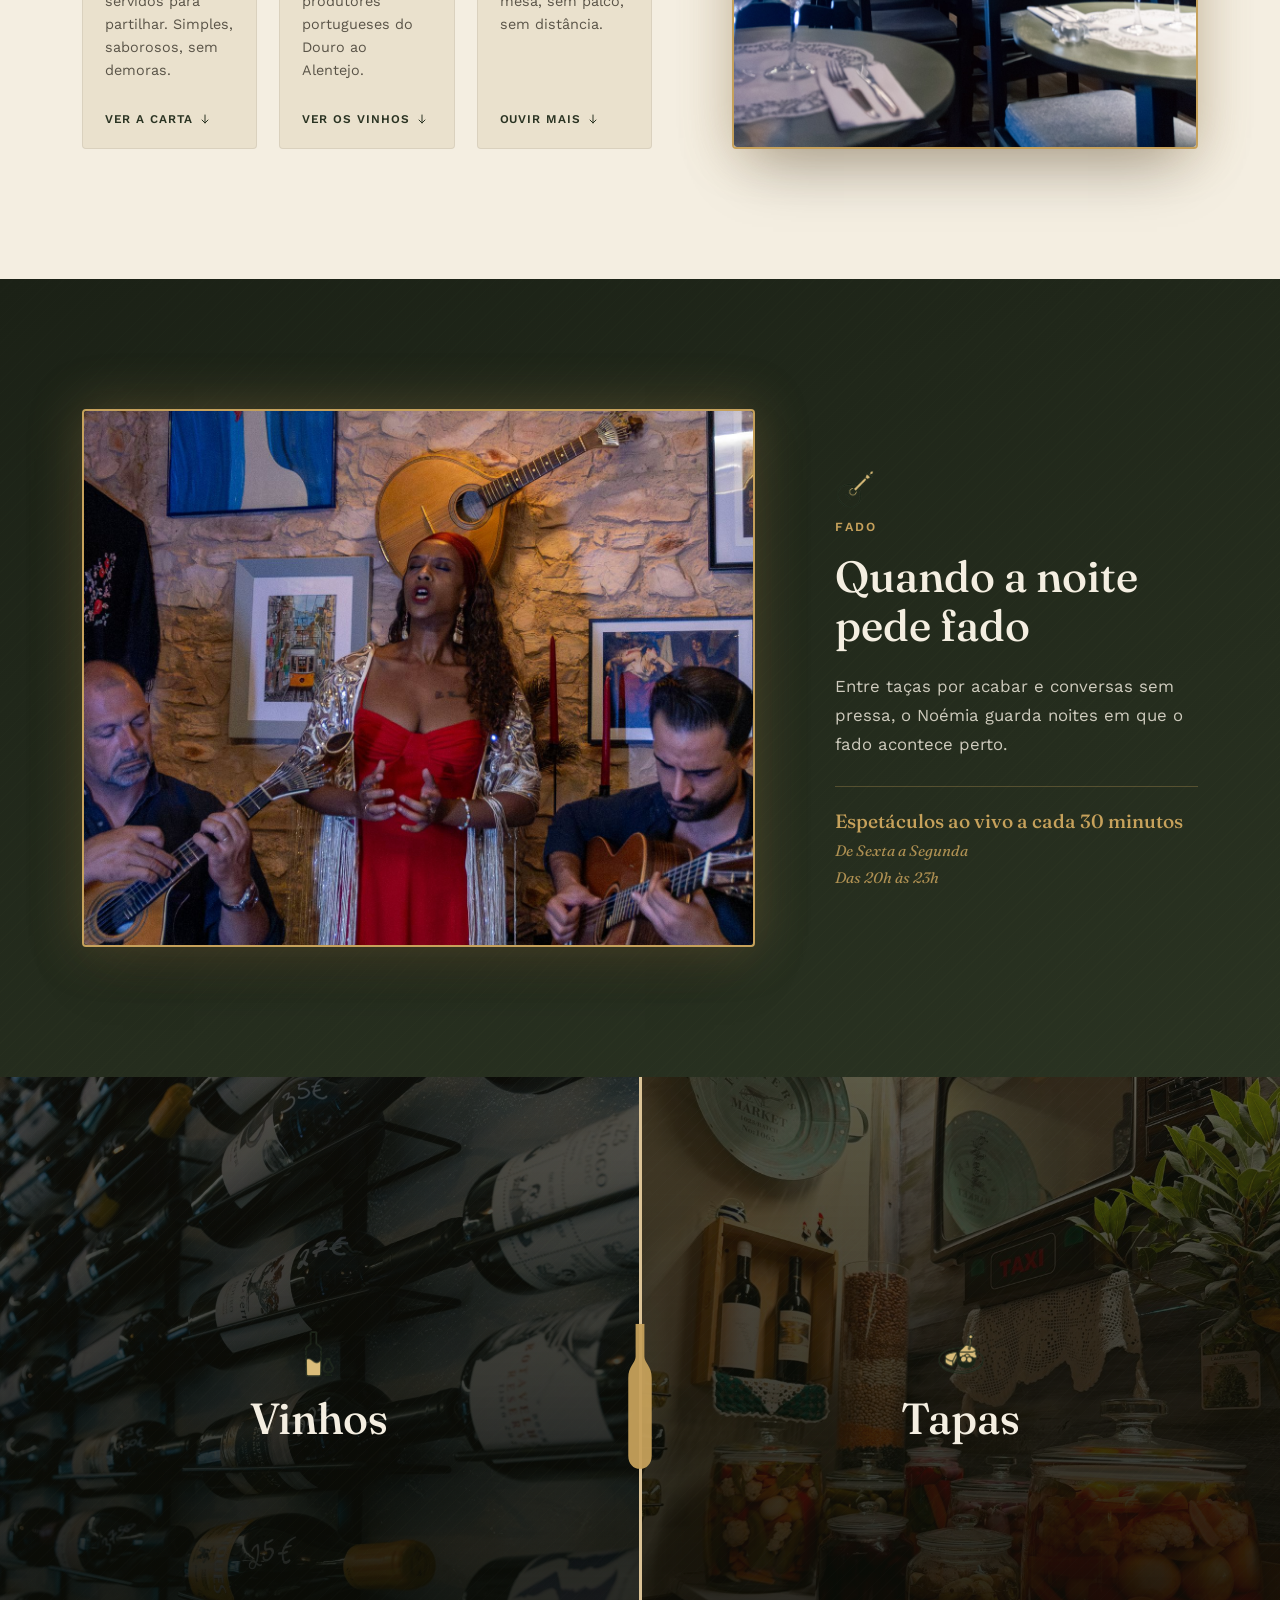
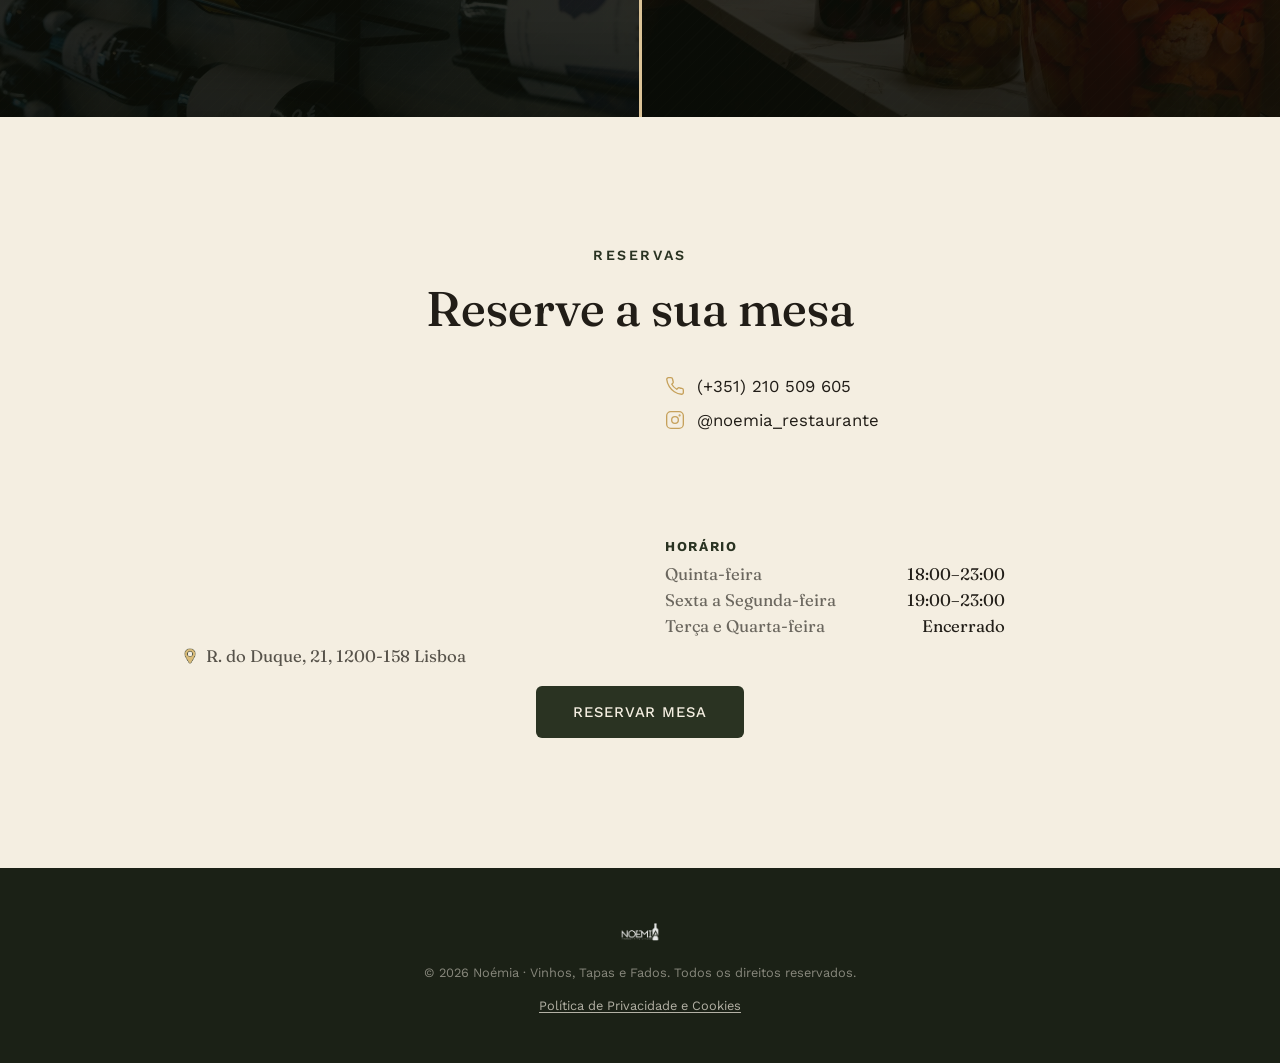
==== commit 7dde77b9: "Add files via upload" ====
--- a/index.html
+++ b/index.html
@@ -3,22 +3,26 @@
 <head>
 <meta charset="UTF-8">
 <meta name="viewport" content="width=device-width, initial-scale=1.0">
-<title>Noémia · Restaurante de Vinhos, Tapas e Fados em Lisboa</title>
-<meta name="description" content="Noémia: restaurante em Lisboa com tapas portuguesas, garrafeira nacional e noites de fado ao vivo. Já estamos abertos na R. do Duque, 21 — reserve a sua mesa.">
+<title data-i18n="meta.title.index">Noémia · Restaurante de Fado, Vinhos e Tapas em Lisboa</title>
+<meta name="description" data-i18n-content="meta.description.index" content="Restaurante de fado ao vivo em Lisboa. Tapas portuguesas, vinhos de produtores nacionais e noites de fado no Noémia. Reserve a sua mesa.">
 <meta name="robots" content="index, follow">
 <link rel="canonical" href="https://noemia.pt/">
-
-<meta property="og:type" content="restaurant">
+<link rel="alternate" hreflang="pt" href="https://noemia.pt/">
+<link rel="alternate" hreflang="en" href="https://noemia.pt/en/">
+<link rel="alternate" hreflang="x-default" href="https://noemia.pt/">
+
+<meta property="og:type" content="website">
 <meta property="og:site_name" content="Noémia">
-<meta property="og:title" content="Noémia · Restaurante de Vinhos, Tapas e Fados em Lisboa">
-<meta property="og:description" content="Tapas portuguesas, garrafeira nacional e noites de fado ao vivo no coração de Lisboa. Já estamos abertos — reserve a sua mesa.">
+<meta property="og:locale" content="pt_PT">
+<meta property="og:locale:alternate" content="en_US">
 <meta property="og:url" content="https://noemia.pt/">
-<meta property="og:image" content="https://noemia.pt/assets/img/parede-vinhos.jpg">
-<meta property="og:locale" content="pt_PT">
+<meta property="og:title" data-i18n-content="meta.title.index" content="Noémia · Restaurante de Fado, Vinhos e Tapas em Lisboa">
+<meta property="og:description" data-i18n-content="meta.description.index" content="Restaurante de fado ao vivo em Lisboa. Tapas portuguesas, vinhos de produtores nacionais e noites de fado no Noémia. Reserve a sua mesa.">
+<meta property="og:image" content="https://noemia.pt/assets/img/hero-1-desktop.jpg">
 <meta name="twitter:card" content="summary_large_image">
-<meta name="twitter:title" content="Noémia · Restaurante de Vinhos, Tapas e Fados em Lisboa">
-<meta name="twitter:description" content="Tapas portuguesas, garrafeira nacional e noites de fado ao vivo no coração de Lisboa.">
-<meta name="twitter:image" content="https://noemia.pt/assets/img/parede-vinhos.jpg">
+<meta name="twitter:title" data-i18n-content="meta.title.index" content="Noémia · Restaurante de Fado, Vinhos e Tapas em Lisboa">
+<meta name="twitter:description" data-i18n-content="meta.description.index" content="Restaurante de fado ao vivo em Lisboa. Tapas portuguesas, vinhos de produtores nacionais e noites de fado no Noémia. Reserve a sua mesa.">
+<meta name="twitter:image" content="https://noemia.pt/assets/img/hero-1-desktop.jpg">
 
 <link rel="icon" type="image/png" sizes="32x32" href="assets/logo/favicon-32.png">
 <link rel="apple-touch-icon" href="assets/logo/apple-touch-icon.png">
@@ -28,24 +32,18 @@
 <link href="https://fonts.googleapis.com/css2?family=Fraunces:ital,opsz,wght@0,9..144,300;0,9..144,500;0,9..144,600;1,9..144,500&family=Work+Sans:wght@300;400;500;600&display=swap" rel="stylesheet">
 
 <link rel="stylesheet" href="assets/css/style.css">
-
-<!--
-  NOTA PARA O CLIENTE: preencher/confirmar estes dados quando forem conhecidos
-  (horário completo do restaurante, faixa de preço) e voltar a validar o
-  JSON-LD em https://search.google.com/test/rich-results
--->
 <script type="application/ld+json">
 {
   "@context": "https://schema.org",
   "@type": "Restaurant",
   "name": "Noémia",
-  "alternateName": "Noémia Vinhos, Tapas e Fados",
-  "image": "https://noemia.pt/assets/img/parede-vinhos.jpg",
-  "logo": "https://noemia.pt/assets/logo/apple-touch-icon.png",
+  "image": "https://noemia.pt/assets/img/hero-1-desktop.jpg",
   "url": "https://noemia.pt/",
   "telephone": "+351210509605",
   "email": "noemia.contacto@gmail.com",
-  "servesCuisine": ["Portuguesa", "Tapas", "Vinhos"],
+  "priceRange": "€€",
+  "servesCuisine": "Portuguese",
+  "menu": "https://noemia.pt/carta.html",
   "address": {
     "@type": "PostalAddress",
     "streetAddress": "R. do Duque, 21",
@@ -54,74 +52,372 @@
     "addressCountry": "PT"
   },
   "sameAs": [
-    "https://instagram.com/noemia_restaurante"
+    "https://www.instagram.com/noemia_restaurante/"
+  ],
+  "openingHoursSpecification": [
+    {
+      "@type": "OpeningHoursSpecification",
+      "dayOfWeek": "Thursday",
+      "opens": "18:00",
+      "closes": "23:00"
+    },
+    {
+      "@type": "OpeningHoursSpecification",
+      "dayOfWeek": ["Friday", "Saturday", "Sunday", "Monday"],
+      "opens": "19:00",
+      "closes": "23:00"
+    }
+  ]
+}
+</script>
+<script type="application/ld+json">
+{
+  "@context": "https://schema.org",
+  "@type": "FAQPage",
+  "mainEntity": [
+    {
+      "@type": "Question",
+      "name": "Onde fica o Noémia?",
+      "acceptedAnswer": { "@type": "Answer", "text": "O Noémia fica na R. do Duque, 21, 1200-158 Lisboa." }
+    },
+    {
+      "@type": "Question",
+      "name": "Que horas abre o Noémia?",
+      "acceptedAnswer": { "@type": "Answer", "text": "O Noémia abre à Quinta-feira das 18h às 23h, e de Sexta a Segunda-feira das 19h às 23h. Encerrado à Terça e Quarta-feira." }
+    },
+    {
+      "@type": "Question",
+      "name": "Há fado ao vivo todas as noites?",
+      "acceptedAnswer": { "@type": "Answer", "text": "Há espetáculos de fado ao vivo a cada 30 minutos, de Sexta a Segunda-feira, das 20h às 23h." }
+    },
+    {
+      "@type": "Question",
+      "name": "Preciso de reservar mesa?",
+      "acceptedAnswer": { "@type": "Answer", "text": "Recomendamos reserva antecipada, especialmente nas noites de fado, através do sistema de reservas online ou por telefone." }
+    },
+    {
+      "@type": "Question",
+      "name": "Qual é a faixa de preço do Noémia?",
+      "acceptedAnswer": { "@type": "Answer", "text": "O Noémia tem uma faixa de preço moderada (€€), com tapas para partilhar e vinhos portugueses por copo ou garrafa." }
+    }
   ]
 }
 </script>
 </head>
-<body class="embreve-page">
+<body>
 
 <!--
   NOTA PARA O CLIENTE:
-  Esta é uma página autónoma de "Site em construção", separada do site
-  principal (index.html). O restaurante já está aberto — esta tela deixa
-  isso claro e convida o visitante a contactar/visitar entretanto.
-  Para colocar esta página online primeiro, basta apontar o domínio para
-  este ficheiro (em-breve.html) em vez do index.html.
+  Os campos de morada, telefone, email e Instagram na secção "Reservas"
+  (e no rodapé) estão marcados com [placeholder], substituir pelos
+  dados reais do restaurante antes de publicar o site.
 -->
 
 <div class="grain"></div>
 
-<div class="embreve">
-  <div class="embreve-langswitch lang-switch" role="group" data-i18n-aria-label="embreve.langswitch.aria" aria-label="Mudar idioma">
-    <button type="button" class="lang-btn" data-lang="pt" aria-label="Português" title="Português">🇵🇹</button>
-    <button type="button" class="lang-btn" data-lang="en" aria-label="English" title="English">🇬🇧</button>
-    <button type="button" class="lang-btn" data-lang="es" aria-label="Español" title="Español">🇪🇸</button>
-    <button type="button" class="lang-btn" data-lang="fr" aria-label="Français" title="Français">🇫🇷</button>
+<header class="site-header" id="topo">
+  <div class="container header-inner">
+    <a href="#topo" class="brand">
+      <img src="assets/logo/noemia-white.png" alt="Noémia · Vinhos, Tapas e Fados" class="brand-logo brand-logo-light" data-i18n-alt="meta.tagline">
+      <img src="assets/logo/noemia-dark.png" alt="" aria-hidden="true" class="brand-logo brand-logo-dark">
+    </a>
+
+    <nav class="main-nav" id="main-nav">
+      <a href="#conceito" data-i18n="nav.conceito">Conceito</a>
+      <a href="#fado" data-i18n="nav.fado">Fado</a>
+      <a href="vinhos.html" data-i18n="nav.vinhos">Vinhos</a>
+      <a href="carta.html" data-i18n="nav.carta">Carta</a>
+      <a href="#reservas" data-i18n="nav.reservas">Reservas</a>
+    </nav>
+
+    <div class="header-actions">
+      <a href="https://reserve.dish.co/347019" target="_blank" rel="noopener" class="btn btn-outline nav-cta" data-i18n="nav.reservar">Reservar</a>
+
+      <div class="lang-switch" id="lang-switch">
+        <button type="button" class="lang-toggle" id="lang-toggle" aria-haspopup="true" aria-expanded="false" aria-label="Idioma / Language / Idioma / Langue">
+          <span class="lang-flag" aria-hidden="true">🇵🇹</span>
+          <span class="lang-current-code">PT</span>
+          <svg class="lang-caret" viewBox="0 0 24 24" fill="none" stroke="currentColor" stroke-width="2" stroke-linecap="round" stroke-linejoin="round"><path d="M6 9l6 6 6-6"/></svg>
+        </button>
+        <div class="lang-menu" role="menu">
+          <button type="button" class="lang-btn" data-lang="pt" role="menuitem"><span class="lang-flag" aria-hidden="true">🇵🇹</span>PT</button>
+          <button type="button" class="lang-btn" data-lang="en" role="menuitem"><span class="lang-flag" aria-hidden="true">🇬🇧</span>EN</button>
+          <button type="button" class="lang-btn" data-lang="es" role="menuitem"><span class="lang-flag" aria-hidden="true">🇪🇸</span>ES</button>
+          <button type="button" class="lang-btn" data-lang="fr" role="menuitem"><span class="lang-flag" aria-hidden="true">🇫🇷</span>FR</button>
+        </div>
+      </div>
+
+      <button class="nav-toggle" id="nav-toggle" aria-label="Abrir menu" data-i18n-aria-label="nav.toggle.aria" aria-expanded="false">
+        <span></span><span></span><span></span>
+      </button>
+    </div>
   </div>
-
-  <div class="embreve-media">
-    <img src="assets/img/parede-vinhos.jpg" alt="Parede de garrafas de vinho expostas no Noémia" data-i18n-alt="splitpanel.vinhos.img.alt" loading="eager">
-    <div class="embreve-overlay"></div>
+</header>
+
+<main>
+
+  <!-- HERO -->
+  <section class="hero" id="inicio">
+    <div class="hero-media">
+      <picture class="hero-slide is-active">
+        <source media="(min-width:761px)" srcset="assets/img/hero-1-desktop.jpg">
+        <img src="assets/img/hero-1.jpg" alt="Fadista e guitarristas numa noite de fado no Noémia" data-i18n-alt="hero.img.alt" loading="eager">
+      </picture>
+      <img class="hero-slide" src="assets/img/hero-2.jpg" alt="Prato de tapas a ser servido no Noémia" data-i18n-alt="hero.img2.alt" loading="lazy">
+      <img class="hero-slide" src="assets/img/hero-3.jpg" alt="Sala interior do Noémia com garrafeira de vinhos" data-i18n-alt="hero.img3.alt" loading="lazy">
+      <img class="hero-slide" src="assets/img/hero-5.jpg" alt="Prato do Noémia com legumes salteados" data-i18n-alt="hero.img5.alt" loading="lazy">
+      <div class="hero-overlay"></div>
+    </div>
+
+    <div class="hero-content container">
+      <h1 class="visually-hidden" data-i18n="hero.h1">Noémia — Restaurante de Fado, Vinhos e Tapas em Lisboa</h1>
+      <img src="assets/logo/noemia-white.png" alt="Noémia" class="hero-logo reveal">
+      <div class="hero-actions reveal" style="transition-delay:.16s">
+        <a href="carta.html" class="btn btn-primary" data-i18n="hero.cta.vermenu">Ver o Menu</a>
+        <a href="https://reserve.dish.co/347019" target="_blank" rel="noopener" class="btn btn-ghost" data-i18n="cta.reservarmesa">Reservar Mesa</a>
+      </div>
+    </div>
+  </section>
+
+  <!-- CONCEITO -->
+  <section class="section conceito" id="conceito">
+    <div class="container split">
+      <div class="split-text">
+        <p class="eyebrow reveal" data-i18n="conceito.eyebrow">O Conceito</p>
+        <h2 class="reveal" data-i18n-html="conceito.heading">Simples, bom,<br>e sem pressa de acabar.</h2>
+        <p class="lead reveal" data-i18n="conceito.lead">
+          O Noémia oferece comida portuguesa feita com cuidado, pensada para
+          partilhar em forma de tapas, sem cerimónia, sem demoras. Pratos
+          pequenos para acompanhar com um copo de vinho da nossa garrafeira
+          totalmente nacional, numa sala que convida a ficar até a noite
+          virar fado.
+        </p>
+
+        <div class="pillars">
+          <a href="#carta" class="pillar reveal">
+            <span class="pillar-icon">
+              <img src="assets/icons/tapas.png" alt="" loading="lazy">
+            </span>
+            <span class="pillar-num">01</span>
+            <h3 data-i18n="pillar.tapas.title">Tapas</h3>
+            <p data-i18n="pillar.tapas.desc">Petiscos portugueses servidos para partilhar. Simples, saborosos, sem demoras.</p>
+            <span class="pillar-link"><span data-i18n="pillar.tapas.link">Ver a carta</span>
+              <svg viewBox="0 0 24 24" fill="none" stroke="currentColor" stroke-width="2" stroke-linecap="round" stroke-linejoin="round"><path d="M12 4v16"/><path d="M6 14l6 6 6-6"/></svg>
+            </span>
+          </a>
+          <a href="#vinhos" class="pillar reveal">
+            <span class="pillar-icon">
+              <img src="assets/icons/vinhos.png" alt="" loading="lazy">
+            </span>
+            <span class="pillar-num">02</span>
+            <h3 data-i18n="pillar.vinho.title">Vinho</h3>
+            <p data-i18n="pillar.vinho.desc">Garrafeira própria, com produtores portugueses do Douro ao Alentejo.</p>
+            <span class="pillar-link"><span data-i18n="pillar.vinho.link">Ver os vinhos</span>
+              <svg viewBox="0 0 24 24" fill="none" stroke="currentColor" stroke-width="2" stroke-linecap="round" stroke-linejoin="round"><path d="M12 4v16"/><path d="M6 14l6 6 6-6"/></svg>
+            </span>
+          </a>
+          <a href="#fado" class="pillar reveal">
+            <span class="pillar-icon">
+              <img src="assets/icons/fado.png" alt="" loading="lazy">
+            </span>
+            <span class="pillar-num">03</span>
+            <h3 data-i18n="pillar.fado.title">Fado</h3>
+            <p data-i18n="pillar.fado.desc">Noites em que a música se junta à mesa, sem palco, sem distância.</p>
+            <span class="pillar-link"><span data-i18n="pillar.fado.link">Ouvir mais</span>
+              <svg viewBox="0 0 24 24" fill="none" stroke="currentColor" stroke-width="2" stroke-linecap="round" stroke-linejoin="round"><path d="M12 4v16"/><path d="M6 14l6 6 6-6"/></svg>
+            </span>
+          </a>
+        </div>
+      </div>
+
+      <div class="split-media conceito-media reveal">
+        <img src="assets/img/conceito-foto.jpg" alt="Sala interior do Noémia com garrafeira de vinhos e mesas de jantar" data-i18n-alt="img.alt.salavinhos">
+      </div>
+    </div>
+  </section>
+
+  <!-- FADO -->
+  <section class="section fado" id="fado">
+    <div class="container split">
+      <div class="split-media reveal">
+        <img src="assets/img/fadista.jpg" alt="Fadista com guitarra portuguesa numa noite de fado no Noémia" data-i18n-alt="fado.img.alt">
+      </div>
+
+      <div class="split-text">
+        <span class="fado-note reveal"><img src="assets/icons/fado.png" alt="" loading="lazy"></span>
+        <p class="eyebrow eyebrow-light reveal" data-i18n="fado.eyebrow">Fado</p>
+        <h2 class="reveal" data-i18n="fado.heading">Quando a noite pede fado</h2>
+        <p class="lead lead-light reveal" data-i18n="fado.lead">Entre taças por acabar e conversas sem pressa, o Noémia guarda noites em que o fado acontece perto.</p>
+
+        <div class="fado-info">
+          <span class="fado-info-line reveal" data-i18n="fado.info.line1">Espetáculos ao vivo a cada 30 minutos</span>
+          <span class="fado-info-line reveal" style="transition-delay:.1s" data-i18n="fado.info.line2">De Sexta a Segunda</span>
+          <span class="fado-info-line reveal" style="transition-delay:.2s" data-i18n="fado.info.line3">Das 20h às 23h</span>
+        </div>
+      </div>
+    </div>
+  </section>
+
+  <!-- VINHOS & TAPAS -->
+  <section class="section split-reveal" id="vinhos">
+    <div class="split-reveal-inner">
+      <div class="split-panel split-panel-vinhos" data-panel="vinhos">
+        <div class="split-panel-media">
+          <img src="assets/img/parede-vinhos.jpg" alt="Parede de garrafas de vinho expostas no Noémia" data-i18n-alt="splitpanel.vinhos.img.alt">
+        </div>
+        <div class="split-panel-overlay"></div>
+        <div class="split-panel-content">
+          <span class="split-panel-icon">
+            <img src="assets/icons/vinhos.png" alt="" loading="lazy">
+          </span>
+          <h3 class="split-panel-title" data-i18n="splitpanel.vinhos.title">Vinhos</h3>
+          <span class="split-panel-hint" aria-hidden="true">
+            <svg viewBox="0 0 24 24" fill="none" stroke="currentColor" stroke-width="2" stroke-linecap="round" stroke-linejoin="round"><path d="M6 9l6 6 6-6"/></svg>
+          </span>
+          <div class="split-panel-extra">
+            <p data-i18n="splitpanel.vinhos.desc">Dezenas de referências portuguesas, tintos, brancos, rosés e verdes, escolhidas a preceito para acompanhar cada petisco. Do Douro ao Alentejo, da Bairrada a Monção e Melgaço.</p>
+            <div class="wine-stats">
+              <div><span class="wine-stat-num" data-target="40" data-suffix="+">0</span><span class="wine-stat-label" data-i18n="wine.stat.referencias">Referências</span></div>
+              <div><span class="wine-stat-num" data-target="6">0</span><span class="wine-stat-label" data-i18n="wine.stat.regioes">Regiões</span></div>
+              <div><span class="wine-stat-num" data-target="100" data-suffix="%">0</span><span class="wine-stat-label" data-i18n="wine.stat.nacionais">Nacionais</span></div>
+            </div>
+            <a href="vinhos.html" class="btn btn-outline-light" data-i18n="splitpanel.vinhos.cta">Ver Carta de Vinhos</a>
+          </div>
+        </div>
+      </div>
+
+      <div class="split-divider" aria-hidden="true">
+        <span class="split-divider-line"></span>
+        <span class="split-divider-bottle">
+          <svg viewBox="0 0 60 200" fill="currentColor">
+            <path d="M24,0 H36 V45 C36,53 46,58 46,74 V180 C46,191 39,198 30,198 C21,198 14,191 14,180 V74 C14,58 24,53 24,45 Z"/>
+          </svg>
+        </span>
+      </div>
+
+      <div class="split-panel split-panel-tapas" data-panel="tapas" id="carta">
+        <div class="split-panel-media">
+          <img src="assets/img/conservas-caseiras.jpg" alt="Seleção de tapas e conservas portuguesas com vinho" data-i18n-alt="splitpanel.tapas.img.alt">
+        </div>
+        <div class="split-panel-overlay"></div>
+        <div class="split-panel-content">
+          <span class="split-panel-icon">
+            <img src="assets/icons/tapas.png" alt="" loading="lazy">
+          </span>
+          <h3 class="split-panel-title" data-i18n="splitpanel.tapas.title">Tapas</h3>
+          <span class="split-panel-hint" aria-hidden="true">
+            <svg viewBox="0 0 24 24" fill="none" stroke="currentColor" stroke-width="2" stroke-linecap="round" stroke-linejoin="round"><path d="M6 9l6 6 6-6"/></svg>
+          </span>
+          <div class="split-panel-extra">
+            <p data-i18n="splitpanel.tapas.desc">Do couvert aos cachorros, passando pelas tibornas, pratos pequenos, pensados para chegar depressa e serem partilhados à mesa, entre um copo de vinho e outro.</p>
+            <a href="carta.html" class="btn btn-outline-light" data-i18n="splitpanel.tapas.cta">Ver Menu Completo</a>
+          </div>
+        </div>
+      </div>
+    </div>
+  </section>
+
+  <!-- RESERVAS -->
+  <section class="section reservas" id="reservas">
+    <div class="container reservas-head reveal">
+      <p class="eyebrow" data-i18n="reservas.eyebrow">Reservas</p>
+      <h2 data-i18n="reservas.heading">Reserve a sua mesa</h2>
+    </div>
+
+    <div class="container reservas-strip reveal">
+      <div class="reservas-map">
+        <iframe
+          src="https://www.google.com/maps?q=No%C3%A9mia%2C%20R.%20do%20Duque%2C%2021%2C%201200-158%20Lisboa%2C%20Portugal&output=embed"
+          width="100%" height="260" style="border:0;" allowfullscreen loading="lazy"
+          referrerpolicy="no-referrer-when-downgrade" title="Localização do Noémia" data-i18n-title="reservas.map.title"></iframe>
+        <p class="reservas-address"><img src="assets/icons/visitar.png" alt="" class="reservas-address-icon" loading="lazy">R. do Duque, 21, 1200-158 Lisboa</p>
+      </div>
+
+      <div class="reservas-details">
+        <div class="reservas-contacts">
+          <a href="tel:+351210509605" class="reservas-contact-item">
+            <span class="reservas-contact-icon" aria-hidden="true"><svg viewBox="0 0 24 24" fill="none" stroke="currentColor" stroke-width="1.6" stroke-linecap="round" stroke-linejoin="round"><path d="M22 16.92v3a2 2 0 0 1-2.18 2 19.79 19.79 0 0 1-8.63-3.07 19.5 19.5 0 0 1-6-6 19.79 19.79 0 0 1-3.07-8.67A2 2 0 0 1 4.11 2h3a2 2 0 0 1 2 1.72c.127.96.361 1.902.7 2.81a2 2 0 0 1-.45 2.11L8.09 9.91a16 16 0 0 0 6 6l1.27-1.27a2 2 0 0 1 2.11-.45c.908.339 1.85.573 2.81.7A2 2 0 0 1 22 16.92z"/></svg></span>
+            (+351) 210 509 605
+          </a>
+          <a href="https://www.instagram.com/noemia_restaurante/" target="_blank" rel="noopener" class="reservas-contact-item">
+            <span class="reservas-contact-icon" aria-hidden="true"><svg viewBox="0 0 24 24" fill="none" stroke="currentColor" stroke-width="1.6" stroke-linecap="round" stroke-linejoin="round"><rect x="2" y="2" width="20" height="20" rx="5"/><circle cx="12" cy="12" r="4"/><circle cx="17.5" cy="6.5" r=".5" fill="currentColor"/></svg></span>
+            @noemia_restaurante
+          </a>
+        </div>
+
+        <div class="reservas-hours-block">
+          <p class="reservas-hours-label" data-i18n="reservas.label.horario">Horário</p>
+          <ul class="reservas-hours">
+            <li><span class="day" data-i18n="hours.quinta">Quinta-feira</span><span class="time">18:00–23:00</span></li>
+            <li><span class="day" data-i18n="hours.sexta_a_segunda">Sexta a Segunda-feira</span><span class="time">19:00–23:00</span></li>
+            <li><span class="day" data-i18n="hours.terca_e_quarta">Terça e Quarta-feira</span><span class="time" data-i18n="hours.closed">Encerrado</span></li>
+          </ul>
+        </div>
+      </div>
+    </div>
+
+    <div class="container reservas-cta-wrap reveal">
+      <a href="https://reserve.dish.co/347019" target="_blank" rel="noopener" class="btn btn-primary" data-i18n="reservas.cta">Reservar Mesa</a>
+    </div>
+  </section>
+
+  <!-- FAQ -->
+  <section class="section faq visually-hidden" id="faq">
+    <div class="container section-head reveal">
+      <p class="eyebrow" data-i18n="faq.eyebrow">Perguntas Frequentes</p>
+      <h2 data-i18n="faq.heading">Tudo o que precisa de saber</h2>
+    </div>
+    <div class="container faq-list">
+      <div class="faq-item reveal">
+        <h3 data-i18n="faq.q1">Onde fica o Noémia?</h3>
+        <p data-i18n="faq.a1">O Noémia fica na R. do Duque, 21, 1200-158 Lisboa.</p>
+      </div>
+      <div class="faq-item reveal">
+        <h3 data-i18n="faq.q2">Que horas abre o Noémia?</h3>
+        <p data-i18n="faq.a2">O Noémia abre à Quinta-feira das 18h às 23h, e de Sexta a Segunda-feira das 19h às 23h. Encerrado à Terça e Quarta-feira.</p>
+      </div>
+      <div class="faq-item reveal">
+        <h3 data-i18n="faq.q3">Há fado ao vivo todas as noites?</h3>
+        <p data-i18n="faq.a3">Há espetáculos de fado ao vivo a cada 30 minutos, de Sexta a Segunda-feira, das 20h às 23h.</p>
+      </div>
+      <div class="faq-item reveal">
+        <h3 data-i18n="faq.q4">Preciso de reservar mesa?</h3>
+        <p data-i18n="faq.a4">Recomendamos reserva antecipada, especialmente nas noites de fado, através do nosso sistema de reservas online ou por telefone.</p>
+      </div>
+      <div class="faq-item reveal">
+        <h3 data-i18n="faq.q5">Qual é a faixa de preço do Noémia?</h3>
+        <p data-i18n="faq.a5">O Noémia tem uma faixa de preço moderada (€€), com tapas para partilhar e vinhos portugueses por copo ou garrafa.</p>
+      </div>
+    </div>
+  </section>
+
+</main>
+
+<footer class="site-footer">
+  <div class="container footer-inner">
+    <img src="assets/logo/noemia-white.png" alt="Noémia" class="footer-logo">
+    <p>&copy; <span id="year"></span> <span data-i18n="footer.text">Noémia · Vinhos, Tapas e Fados. Todos os direitos reservados.</span></p>
+    <p class="footer-legal-link"><a href="politica-privacidade.html">Política de Privacidade e Cookies</a></p>
   </div>
-
-  <div class="embreve-content container">
-    <img src="assets/logo/noemia-white.png" alt="Noémia" class="embreve-logo">
-
-    <svg class="embreve-icon" viewBox="0 0 24 24" fill="none" stroke="currentColor" stroke-width="1.4" stroke-linecap="round" stroke-linejoin="round" aria-hidden="true"><path d="M8 3h8l-1 6a3 3 0 0 1-3 3 3 3 0 0 1-3-3L8 3z"/><path d="M12 12v6"/><path d="M9 21h6"/></svg>
-
-    <p class="embreve-eyebrow" data-i18n="embreve.eyebrow">Já estamos abertos</p>
-    <h1 class="embreve-heading" data-i18n="embreve.heading">O site ainda está a decantar!</h1>
-
-    <a href="https://reserve.dish.co/347019" target="_blank" rel="noopener" class="btn btn-outline-light embreve-cta" data-i18n="embreve.cta.reserva">Fazer Reserva</a>
-
-    <div class="embreve-info">
-      <div class="info-block">
-        <span class="info-label" data-i18n="reservas.label.morada">Morada</span>
-        <span class="info-value">R. do Duque, 21, 1200-158 Lisboa</span>
-      </div>
-      <div class="info-block">
-        <span class="info-label" data-i18n="reservas.label.telefone">Telefone</span>
-        <span class="info-value"><a href="tel:+351210509605">(+351) 210 509 605</a></span>
-      </div>
-      <div class="info-block">
-        <span class="info-label" data-i18n="reservas.label.email">Email</span>
-        <span class="info-value"><a href="mailto:noemia.contacto@gmail.com">noemia.contacto@gmail.com</a></span>
-      </div>
-      <div class="info-block">
-        <span class="info-label" data-i18n="reservas.label.instagram">Instagram</span>
-        <span class="info-value"><a href="https://instagram.com/noemia_restaurante" target="_blank" rel="noopener">@noemia_restaurante</a></span>
-      </div>
-    </div>
-  </div>
-
-  <div class="embreve-footer">
-    <p class="embreve-tagline" data-i18n="embreve.tagline">Restaurante de Vinhos, Tapas e Fados em Lisboa</p>
-    <p class="embreve-credit">&copy; <span id="year"></span> <span data-i18n="meta.tagline">Noémia · Vinhos, Tapas e Fados</span></p>
+</footer>
+
+<div class="mobile-cta-bar">
+  <a href="https://reserve.dish.co/347019" target="_blank" rel="noopener" class="btn btn-primary" data-i18n="cta.reservarmesa">Reservar Mesa</a>
+</div>
+
+<div class="cookie-banner" id="cookie-banner">
+  <div class="cookie-banner-inner">
+    <p class="cookie-banner-text">
+      <span data-i18n="cookie.text">Usamos cookies e armazenamento local para melhorar a sua experiência.</span>
+      <a href="politica-privacidade.html" data-i18n="cookie.link">Política de Privacidade e Cookies</a>.
+    </p>
+    <div class="cookie-banner-actions">
+      <button type="button" class="btn btn-primary cookie-accept" id="cookie-accept" data-i18n="cookie.accept">Aceitar</button>
+    </div>
   </div>
 </div>
 
+<script src="assets/js/script.js"></script>
 <script src="assets/js/i18n.js"></script>
-<script>document.getElementById("year").textContent = new Date().getFullYear();</script>
 </body>
 </html>
--- a/assets/css/style.css
+++ b/assets/css/style.css
@@ -32,6 +32,10 @@
 }
 img{ max-width:100%; display:block; }
 a{ color: inherit; text-decoration: none; }
+.visually-hidden{
+  position:absolute; width:1px; height:1px; padding:0; margin:-1px;
+  overflow:hidden; clip:rect(0,0,0,0); white-space:nowrap; border:0;
+}
 ul{ list-style:none; margin:0; padding:0; }
 h1,h2,h3,h4{ font-family: var(--serif); font-weight: 500; margin:0; line-height:1.12; }
 
@@ -53,7 +57,7 @@
 .btn{
   display:inline-flex; align-items:center; justify-content:center;
   padding: 14px 30px;
-  border-radius: 2px;
+  border-radius: 6px;
   font-size: .85rem;
   letter-spacing: .06em;
   text-transform: uppercase;
@@ -82,8 +86,8 @@
   transition: background .4s ease, padding .4s ease, box-shadow .4s ease;
 }
 .site-header.scrolled{
-  background: rgba(244,238,225,.92);
-  backdrop-filter: blur(10px);
+  background: rgba(244,238,225,.95);
+  backdrop-filter: blur(6px);
   padding: 14px 0;
   box-shadow: 0 2px 20px rgba(0,0,0,.06);
 }
@@ -122,30 +126,66 @@
 .site-header.scrolled .nav-cta:hover{ background: var(--texto-escuro); color: var(--creme); }
 .nav-cta:hover{ background: rgba(244,238,225,.12); }
 
-.lang-switch{ display:flex; align-items:center; gap: 2px; }
-.lang-btn{
-  background:none; border:none; cursor:pointer; padding: 4px 7px;
+.lang-switch{ position:relative; }
+.lang-flag{ font-size: .95rem; line-height:1; }
+
+.lang-toggle{
+  display:inline-flex; align-items:center; gap: 6px;
+  background:none; border:none; cursor:pointer; padding: 4px 8px;
   font-family: 'Work Sans', sans-serif; font-size: .74rem; font-weight:500;
   letter-spacing:.04em; color: rgba(244,238,225,.65);
   transition: color .3s ease;
 }
-.lang-btn:hover{ color: var(--texto-claro); }
-.lang-btn.is-active{ color: var(--dourado); font-weight:600; }
-.site-header.scrolled .lang-btn{ color: rgba(33,29,23,.45); }
-.site-header.scrolled .lang-btn:hover{ color: var(--texto-escuro); }
-.site-header.scrolled .lang-btn.is-active{ color: var(--verde); }
-body.subpage .lang-btn{ color: rgba(33,29,23,.45); }
-body.subpage .lang-btn:hover{ color: var(--texto-escuro); }
-body.subpage .lang-btn.is-active{ color: var(--verde); }
+.lang-toggle:hover{ color: var(--texto-claro); }
+.lang-caret{ width:10px; height:10px; opacity:.7; transition: transform .3s ease; }
+.lang-switch.is-open .lang-caret{ transform: rotate(180deg); }
+
+.lang-menu{
+  position:absolute; top: calc(100% + 10px); right:0;
+  min-width: 128px; padding: 6px;
+  display:flex; flex-direction:column; gap: 2px;
+  background: rgba(20,24,15,.97); backdrop-filter: blur(10px);
+  border: 1px solid rgba(198,161,91,.25); border-radius: 10px;
+  box-shadow: 0 14px 30px -10px rgba(0,0,0,.4);
+  opacity:0; visibility:hidden; transform: translateY(-6px);
+  transition: opacity .25s ease, transform .25s ease, visibility .25s;
+  z-index: 1200;
+}
+.lang-switch.is-open .lang-menu{ opacity:1; visibility:visible; transform:translateY(0); }
+
+.lang-menu .lang-btn{
+  display:flex; align-items:center; gap: 8px;
+  width:100%; text-align:left; padding: 8px 10px; border-radius: 6px;
+  background:none; border:none; cursor:pointer;
+  font-family: 'Work Sans', sans-serif; font-size: .78rem; font-weight:500;
+  letter-spacing:.03em; color: rgba(244,238,225,.75);
+  transition: background .2s ease, color .2s ease;
+}
+.lang-menu .lang-btn:hover{ background: rgba(244,238,225,.08); color: var(--texto-claro); }
+.lang-menu .lang-btn.is-active{ color: var(--dourado); font-weight:600; }
+
+.site-header.scrolled .lang-toggle{ color: rgba(33,29,23,.5); }
+.site-header.scrolled .lang-toggle:hover{ color: var(--texto-escuro); }
+.site-header.scrolled .lang-menu{ background: rgba(255,255,255,.98); border-color: rgba(33,29,23,.12); }
+.site-header.scrolled .lang-menu .lang-btn{ color: rgba(33,29,23,.65); }
+.site-header.scrolled .lang-menu .lang-btn:hover{ background: rgba(33,29,23,.06); color: var(--texto-escuro); }
+.site-header.scrolled .lang-menu .lang-btn.is-active{ color: var(--verde); }
+
+body.subpage .lang-toggle{ color: rgba(33,29,23,.5); }
+body.subpage .lang-toggle:hover{ color: var(--texto-escuro); }
+body.subpage .lang-menu{ background: rgba(255,255,255,.98); border-color: rgba(33,29,23,.12); }
+body.subpage .lang-menu .lang-btn{ color: rgba(33,29,23,.65); }
+body.subpage .lang-menu .lang-btn:hover{ background: rgba(33,29,23,.06); color: var(--texto-escuro); }
+body.subpage .lang-menu .lang-btn.is-active{ color: var(--verde); }
 
 .nav-toggle{ display:none; }
 
 /* subpages without a dark hero need a legible header from the start,
    but as a translucent glass effect instead of a solid colour */
 body.subpage .site-header{
-  background: rgba(244,238,225,.22);
-  backdrop-filter: blur(18px);
-  -webkit-backdrop-filter: blur(18px);
+  background: rgba(244,238,225,.32);
+  backdrop-filter: blur(8px);
+  -webkit-backdrop-filter: blur(8px);
   box-shadow: 0 2px 20px rgba(0,0,0,.06);
 }
 body.subpage .main-nav a{ color: var(--texto-escuro); }
@@ -173,8 +213,11 @@
 .section{ position: relative; padding: 130px 0; }
 
 /* ---------- reveal on scroll ---------- */
-.reveal{ opacity:0; transform: translateY(26px); transition: opacity .8s ease, transform .8s ease; }
-.reveal.is-visible{ opacity:1; transform: translateY(0); }
+.reveal{
+  opacity:0; transform: translateY(42px); will-change: opacity, transform;
+  transition: opacity .6s cubic-bezier(.16,.8,.28,1), transform .6s cubic-bezier(.16,.8,.28,1);
+}
+.reveal.is-visible{ opacity:1; transform: translateY(0); will-change:auto; }
 
 /* ==========================================================================
    HERO
@@ -185,17 +228,21 @@
   overflow:hidden;
 }
 .hero-media{ position:absolute; inset:0; z-index:0; }
-.hero-media img{
-  width:100%; height:100%; object-fit: cover; object-position: center 30%;
-  animation: heroZoom 9s ease-in-out infinite alternate;
-}
-@keyframes heroZoom{
-  0%{ transform: scale(1); }
-  100%{ transform: scale(1.1); }
+.hero-slide{
+  position:absolute; inset:0;
+  display:block;
+  width:100%; height:100%; object-fit: cover; object-position: center center;
+  opacity:0; transition: opacity 1.6s ease-in-out;
+}
+.hero-slide img{
+  width:100%; height:100%; object-fit: cover; object-position: center center; display:block;
+}
+.hero-slide.is-active{
+  opacity:1; z-index:1;
 }
 .hero-overlay{
-  position:absolute; inset:0;
-  background: linear-gradient(180deg, rgba(27,33,22,.55) 0%, rgba(27,33,22,.35) 40%, rgba(27,33,22,.75) 100%);
+  position:absolute; inset:0; z-index:2;
+  background: rgba(42,51,34,.48);
 }
 .hero-content{
   position:relative; z-index:1; text-align:center;
@@ -203,11 +250,11 @@
   padding-top: 0;
   margin-top: -48px;
 }
-.hero-logo{ width: min(560px, 78vw); margin: 8px 0 34px; }
+.hero-logo{ width: min(420px, 62vw); margin: 8px 0 34px; }
 .hero-actions{ display:flex; gap: 22px; flex-wrap: wrap; justify-content:center; }
 .hero-actions .btn{
-  padding: 20px 46px;
-  font-size: .95rem;
+  padding: 15px 34px;
+  font-size: .85rem;
 }
 .hero-actions .btn-primary{
   box-shadow: 0 10px 34px rgba(198,161,91,.35), 0 0 46px rgba(198,161,91,.22);
@@ -227,22 +274,21 @@
    ========================================================================== */
 .conceito{ background: var(--creme); }
 .split{
-  display:grid; grid-template-columns: 1.1fr .9fr; gap: 80px; align-items:center;
+  display:grid; grid-template-columns: 1.1fr .9fr; gap: 80px; align-items:stretch;
 }
 .split-reverse{ grid-template-columns: .9fr 1.1fr; }
 .split-reverse .split-media{ order: -1; }
 
-.split-media img{ border-radius: 3px; box-shadow: 0 30px 60px -20px rgba(20,15,10,.35); }
-
-.split-media-collage{ position:relative; margin-bottom: 46px; }
-.split-media-collage .media-main{ border-radius:3px; box-shadow: 0 30px 60px -20px rgba(20,15,10,.35); }
-.media-accent{
-  position:absolute; width: 42%; right:-6%; bottom:-12%;
-  border: 8px solid var(--creme);
-  border-radius: 3px; overflow:hidden;
-  box-shadow: 0 24px 50px -16px rgba(20,15,10,.45);
-}
-.media-accent img{ height:100%; object-fit:cover; object-position: center 20%; }
+.split-media{ height:100%; }
+.split-media img{ width:100%; height:100%; object-fit:cover; border-radius: 3px; box-shadow: 0 30px 60px -20px rgba(20,15,10,.35); }
+
+.conceito-media{
+  height:100%;
+  border: 2px solid var(--dourado);
+  border-radius: 4px; overflow:hidden;
+  box-shadow: 0 0 50px 4px rgba(198,161,91,.25), 0 30px 60px -20px rgba(20,15,10,.4);
+}
+.conceito-media img{ width:100%; height:100%; object-fit:cover; display:block; }
 
 .pillars{
   margin-top: 52px; display:grid; grid-template-columns: repeat(3,1fr); gap: 22px;
@@ -266,7 +312,7 @@
   width: 40px; height: 40px; margin-bottom: 14px;
   color: var(--dourado);
 }
-.pillar-icon svg{ width:100%; height:100%; }
+.pillar-icon svg, .pillar-icon img{ width:100%; height:100%; object-fit:contain; }
 .pillar-num{ font-family: var(--serif); font-size: .78rem; color: var(--dourado); letter-spacing:.1em; }
 .pillar h3{ font-size: 1.15rem; margin: 8px 0 8px; }
 .pillar p{ font-size: .9rem; line-height: 1.6; color:#5a5448; margin: 0 0 16px; }
@@ -300,6 +346,12 @@
 }
 .menu-category-line{ flex:1; height:1px; background: rgba(244,238,225,.16); }
 
+.menu-region-group + .menu-region-group{ margin-top: 32px; }
+.menu-region-title{
+  font-family: var(--sans); font-weight: 500; font-size: .72rem; letter-spacing: .12em;
+  text-transform: uppercase; color: var(--dourado); opacity: .8; margin: 0 0 14px;
+}
+
 .menu-grid{
   display:grid; grid-template-columns: 1fr 1fr; gap: 18px 60px;
 }
@@ -311,6 +363,10 @@
 }
 .dots{ flex:1; border-bottom: 1px dotted rgba(244,238,225,.25); transform: translateY(-4px); }
 .price{ font-family: var(--serif); color: var(--dourado); font-size: 1rem; flex-shrink:0; }
+.menu-item-meta{
+  margin: 6px 0 0; font-size: .78rem; font-style: italic;
+  color: rgba(244,238,225,.55); line-height: 1.4;
+}
 
 .center-cta{ text-align:center; margin-top: 56px; }
 .center-cta-inline{ margin-top: 34px; }
@@ -337,11 +393,13 @@
 .carta-light .dots{ border-bottom-color: rgba(33,29,23,.25); }
 .carta-light .price{ color: var(--verde); }
 .carta-light .back-link{ color: var(--verde); }
+.carta-light .menu-region-title{ color: var(--verde); opacity:.85; }
+.carta-light .menu-item-meta{ color: rgba(33,29,23,.55); }
 
 /* ==========================================================================
    VINHOS & TAPAS · split interativo
    ========================================================================== */
-.split-reveal{ padding:0; }
+.split-reveal.section{ padding:0 !important; }
 .split-reveal-inner{
   position:relative; display:flex; min-height: 640px; overflow:hidden;
 }
@@ -369,14 +427,15 @@
   display:inline-flex; align-items:center; justify-content:center;
   width: 48px; height: 48px; margin-bottom: 16px; color: var(--dourado);
 }
-.split-panel-icon svg{ width:100%; height:100%; }
+.split-panel-icon svg, .split-panel-icon img{ width:100%; height:100%; object-fit:contain; }
 .split-panel-title{ font-size: clamp(2rem, 3.4vw, 2.9rem); color: var(--texto-claro); }
+.split-panel-hint{ display:none; }
 .split-panel-extra{
-  max-height:0; opacity:0; overflow:hidden; margin-top:0;
-  transition: max-height .5s ease, opacity .4s ease, margin-top .5s ease;
+  max-height:0; opacity:0; overflow:hidden; padding-top:22px;
+  transition: max-height .45s ease, opacity .35s ease;
 }
 .split-panel-extra p{ font-size: 1.08rem; line-height:1.75; color: rgba(244,238,225,.86); }
-.split-panel.is-active .split-panel-extra{ max-height: 460px; opacity:1; margin-top: 22px; }
+.split-panel.is-active .split-panel-extra{ max-height: 460px; opacity:1; }
 .split-panel.is-active{ flex: 1.5; }
 .split-panel.is-shrink{ flex: .6; }
 .split-panel.is-active .split-panel-media img{ transform: scale(1.06); }
@@ -424,26 +483,133 @@
   background-blend-mode: overlay, normal;
 }
 .fado h2{ color: var(--texto-claro); }
-.fado-note{ font-family: var(--serif); font-size: 2.6rem; color: var(--dourado); display:block; margin-bottom: 6px; }
-.fado .split{ grid-template-columns: 1.3fr .7fr; }
-.fado .split-media img{ object-fit:cover; min-height: 460px; }
+.fado-note{ display:block; width: 40px; height:40px; margin: 0 0 10px; }
+.fado-note img{ width:100%; height:100%; object-fit:contain; }
+.fado .split{ grid-template-columns: 1.3fr .7fr; align-items:center; }
+.fado .split-media{
+  height:auto; aspect-ratio: 5 / 4;
+  border: 2px solid var(--dourado);
+  border-radius: 4px; overflow:hidden;
+  box-shadow: 0 0 50px 4px rgba(198,161,91,.25), 0 30px 60px -20px rgba(20,15,10,.4);
+}
+
+.fado-info{
+  margin-top: 26px; padding-top: 22px;
+  border-top: 1px solid rgba(198,161,91,.3);
+}
+.fado-info-line{
+  display:block; font-family: var(--serif); color: var(--dourado);
+}
+.fado-info-line + .fado-info-line{ margin-top: 8px; }
+.fado-info-line:first-child{ font-size: 1.2rem; font-weight:500; }
+.fado-info-line:not(:first-child){ font-size: .95rem; font-style: italic; opacity:.85; }
 
 /* ==========================================================================
    RESERVAS
    ========================================================================== */
 .reservas{ background: var(--creme); }
-.reservas-inner{
-  display:grid; grid-template-columns: 1fr 1fr; gap: 80px; align-items:start;
-}
-.reservas-text .lead{ margin-bottom: 34px; }
-.reservas-info{
-  display:grid; grid-template-columns: 1fr 1fr; gap: 30px 40px;
-  border-top: 1px solid rgba(33,29,23,.15); padding-top: 36px;
-}
-.info-block{ display:flex; flex-direction:column; gap:6px; }
-.info-label{ font-size:.72rem; letter-spacing:.12em; text-transform:uppercase; color:var(--verde); }
-.info-value{ font-family: var(--serif); font-size: 1.05rem; }
-.info-value a:hover{ color: var(--verde); }
+.reservas-head{ text-align:center; margin-bottom: 40px; }
+.reservas-head h2{ font-size: clamp(2.2rem, 3.8vw, 3.2rem); }
+.reservas-head .eyebrow{ font-size: .88rem; }
+
+.reservas-strip{
+  display:grid; grid-template-columns: 1fr 1fr; gap: 50px; align-items:stretch;
+  max-width: 980px;
+}
+.reservas-map{ position:relative; }
+.reservas-map iframe{ display:block; width:100%; border-radius: 10px; }
+.reservas-address{
+  position:absolute; top:100%; left:0; margin: 10px 0 0;
+  display:flex; align-items:center; gap: 8px;
+  font-family: var(--serif); font-size: 1.05rem;
+  color: rgba(33,29,23,.75);
+}
+.reservas-address-icon{ width: 16px; height:16px; flex-shrink:0; object-fit:contain; }
+
+.reservas-details{ display:flex; flex-direction:column; justify-content:space-between; gap: 26px; }
+.reservas-contacts{ display:flex; flex-direction:column; gap: 14px; font-size: 1.05rem; }
+.reservas-contact-item{ display:inline-flex; align-items:center; gap: 12px; }
+.reservas-contact-item:hover{ color: var(--verde); }
+.reservas-contact-icon{
+  width: 20px; height: 20px; flex-shrink:0; display:inline-flex;
+  color: var(--dourado);
+}
+.reservas-contact-icon svg{ width:100%; height:100%; }
+
+.reservas-hours-label{ font-size:.85rem; font-weight:700; letter-spacing:.12em; text-transform:uppercase; color:var(--verde); margin:0 0 10px; }
+.reservas-hours{ list-style:none; margin:0; padding:0; display:flex; flex-direction:column; gap:6px; }
+.reservas-hours li{
+  display:flex; justify-content:space-between; gap: 20px; max-width: 340px;
+  font-family: var(--serif); font-size: 1.05rem;
+}
+.reservas-hours .day{ color: rgba(33,29,23,.65); }
+
+.reservas-cta-wrap{ text-align:center; margin-top: 50px; }
+.reservas-cta-wrap .btn{ font-size: .92rem; padding: 16px 36px; }
+
+.faq{ background: var(--creme); padding-top: 0; }
+.faq.visually-hidden{ padding:0; }
+.faq-list{
+  max-width: 760px; margin: 0 auto;
+  display:flex; flex-direction:column; gap: 0;
+}
+.faq-item{
+  padding: 26px 0;
+  border-bottom: 1px solid rgba(33,29,23,.12);
+}
+.faq-item:last-child{ border-bottom:none; }
+.faq-item h3{
+  font-family: var(--serif); font-size: 1.2rem; font-weight:500;
+  margin: 0 0 8px;
+}
+.faq-item p{
+  font-size: .96rem; line-height:1.6; color: rgba(33,29,23,.75); margin:0;
+}
+
+/* ==========================================================================
+   LEGAL (privacy policy)
+   ========================================================================== */
+.legal{ background: var(--creme); padding-top: 160px; }
+.legal-head{ text-align:left; margin: 0 auto 48px; }
+.legal-content{ max-width: 720px; }
+.legal-content h2{
+  font-family: var(--serif); font-size: 1.35rem; font-weight:500;
+  margin: 40px 0 14px;
+}
+.legal-content h2:first-child{ margin-top:0; }
+.legal-content p{ font-size: .98rem; line-height:1.7; color: rgba(33,29,23,.8); margin: 0 0 14px; }
+.legal-content ul{ margin: 0 0 14px; padding-left: 22px; }
+.legal-content li{ font-size: .98rem; line-height:1.7; color: rgba(33,29,23,.8); margin-bottom: 8px; }
+.legal-content a{ color: var(--verde); text-decoration: underline; text-underline-offset: 2px; }
+
+.footer-legal-link a{ color: rgba(244,238,225,.7); text-decoration: underline; text-underline-offset: 2px; }
+.footer-legal-link a:hover{ color: var(--texto-claro); }
+
+.cookie-banner{
+  position: fixed; left:0; right:0; bottom:0; z-index:950;
+  background: var(--verde-escuro);
+  padding: 20px; box-shadow: 0 -6px 24px rgba(0,0,0,.18);
+  transform: translateY(100%);
+  transition: transform .4s cubic-bezier(.16,.8,.28,1);
+}
+.cookie-banner.is-visible{ transform: translateY(0); }
+.cookie-banner-inner{
+  max-width: var(--container); margin:0 auto;
+  display:flex; align-items:center; justify-content:space-between; gap: 24px; flex-wrap:wrap;
+}
+.cookie-banner-text{ font-size:.85rem; line-height:1.5; color: rgba(244,238,225,.85); margin:0; flex:1 1 320px; }
+.cookie-banner-text a{ color: var(--dourado); text-decoration:underline; text-underline-offset:2px; }
+.cookie-banner-actions{ flex-shrink:0; }
+.cookie-accept{ padding: 11px 26px; font-size:.82rem; }
+
+@media (max-width:600px){
+  .cookie-banner{ padding: 16px; }
+  .cookie-banner-inner{ flex-direction:column; align-items:stretch; justify-content:flex-start; gap:14px; }
+  .cookie-banner-text{ flex:none; }
+  .cookie-accept{ width:100%; }
+}
+
+.mobile-cta-bar{ display:none; }
 
 /* ==========================================================================
    FOOTER
@@ -458,25 +624,14 @@
 /* ==========================================================================
    EM BREVE (coming soon splash page)
    ========================================================================== */
-html:has(body.embreve-page){ height:100%; overscroll-behavior:none; }
-body.embreve-page{ height:100dvh; overflow:hidden; overscroll-behavior:none; touch-action: pan-x pan-y; }
+html:has(body.embreve-page){ height:100%; }
+body.embreve-page{ height:100dvh; overflow:hidden; }
 .embreve{
   position: relative; height:100%;
   display:flex; align-items:center; justify-content:center;
   overflow:hidden; text-align:center;
 }
-.embreve-langswitch{
-  position:absolute; top: clamp(14px, 3vh, 22px); left:50%; transform: translateX(-50%); z-index:2;
-  display:flex; gap: 10px;
-}
-.embreve-langswitch .lang-btn{
-  font-size: 1.35rem; line-height:1; padding: 4px 5px;
-  filter: grayscale(1); opacity:.55;
-  transition: filter .3s ease, opacity .3s ease, transform .3s ease;
-}
-.embreve-langswitch .lang-btn:hover{ filter: grayscale(.4); opacity:.85; }
-.embreve-langswitch .lang-btn.is-active{ filter: grayscale(0); opacity:1; transform: scale(1.15); }
-.embreve-media{ position:fixed; inset:0; z-index:0; }
+.embreve-media{ position:absolute; inset:0; z-index:0; }
 .embreve-media img{
   width:100%; height:100%; object-fit: cover; object-position: center 30%;
 }
@@ -505,8 +660,6 @@
   font-size: clamp(1.05rem, 2.1vw, 1.6rem); line-height:1.3;
   margin:0 0 clamp(28px, 5vh, 44px);
 }
-.embreve-cta{ margin: 0 0 clamp(28px, 5vh, 40px); }
-
 .embreve-info{
   display:flex; flex-wrap:wrap; justify-content:center; gap: clamp(16px, 3vh, 24px) 36px;
   width:100%; padding-top: clamp(16px, 3vh, 24px);
@@ -516,17 +669,10 @@
 .embreve-info .info-label{ color: var(--dourado); }
 .embreve-info .info-value{ font-size: .9rem; color: rgba(244,238,225,.85); }
 .embreve-info .info-value a:hover{ color: var(--dourado); }
-.embreve-footer{
+.embreve-credit{
   position:absolute; left:0; right:0; bottom: 18px; z-index:1;
-  text-align:center;
-}
-.embreve-tagline{
-  font-size: .72rem; letter-spacing:.12em; text-transform:uppercase;
-  color: rgba(244,238,225,.5); margin: 0 0 4px;
-}
-.embreve-credit{
   font-size:.72rem; letter-spacing:.02em;
-  color: rgba(244,238,225,.4); margin:0;
+  color: rgba(244,238,225,.4);
 }
 
 @media (min-width: 700px){
@@ -547,19 +693,26 @@
    RESPONSIVE
    ========================================================================== */
 @media (max-width: 900px){
-  .split, .reservas-inner{ grid-template-columns: 1fr; gap: 46px; }
+  .split, .reservas-strip, .fado .split{ grid-template-columns: 1fr; gap: 46px; }
   .split-reverse .split-media{ order: 0; }
+  .fado .split-media img{ min-height: 320px; }
   .pillars{ grid-template-columns: 1fr; gap: 22px; }
   .menu-grid{ grid-template-columns: 1fr; }
-  .reservas-info{ grid-template-columns: 1fr 1fr; }
   .section{ padding: 90px 0; }
-  .split-media-collage{ margin-bottom: 70px; }
-  .media-accent{ width: 54%; right:-4%; bottom:-16%; }
+  .fado{ padding-bottom: 40px !important; }
   .wine-stats{ gap: 32px; }
   .split-reveal-inner{ flex-direction:column; min-height:0; }
-  .split-panel{ flex:none !important; padding: 64px 0; }
-  .split-panel-extra{ max-height:none !important; opacity:1 !important; margin-top:22px !important; }
+  .split-panel{ flex:none !important; padding: 64px 0; min-height: 380px; }
   .split-divider{ display:none; }
+  .split-panel-hint{
+    display:flex; align-items:center; justify-content:center;
+    width: 30px; height: 30px; margin: 14px auto 0;
+    border: 1px solid rgba(244,238,225,.4); border-radius: 50%;
+    color: var(--texto-claro); transition: transform .4s cubic-bezier(.16,.8,.28,1), background .3s ease;
+  }
+  .split-panel-hint svg{ width: 16px; height:16px; }
+  .split-panel.is-active .split-panel-hint{ transform: rotate(180deg); background: rgba(244,238,225,.15); }
+  .split-panel.is-active .split-panel-extra{ max-height: 600px; }
 }
 
 @media (max-width: 760px){
@@ -575,6 +728,14 @@
   .main-nav.open a{ color: var(--texto-escuro) !important; }
   .main-nav.open a::after{ background: var(--verde); }
   .nav-cta{ display:none; }
+  .header-actions{ display:contents; }
+  .lang-switch{ justify-self:center; }
+  .nav-toggle{ justify-self:end; }
+  .header-inner:has(.main-nav.open) .lang-toggle{ color: var(--texto-escuro); }
+  .header-inner:has(.main-nav.open) .lang-menu{ background: rgba(255,255,255,.98); border-color: rgba(33,29,23,.12); }
+  .header-inner:has(.main-nav.open) .lang-menu .lang-btn{ color: rgba(33,29,23,.65); }
+  .header-inner:has(.main-nav.open) .lang-menu .lang-btn:hover{ background: rgba(33,29,23,.06); color: var(--texto-escuro); }
+  .header-inner:has(.main-nav.open) .lang-menu .lang-btn.is-active{ color: var(--verde); }
   .nav-toggle{
     display:flex; flex-direction:column; justify-content:center; gap:5px;
     width: 32px; height: 28px; background:none; border:none; cursor:pointer; z-index:1001;
@@ -589,10 +750,98 @@
   .container{ padding: 0 22px; }
   .hero-actions{ flex-direction:column; width: 100%; max-width: 320px; }
   .hero-actions .btn{ width:100%; }
-  .reservas-info{ grid-template-columns: 1fr; }
-  .media-accent{ width: 60%; right:-2%; bottom:-14%; border-width:6px; }
   .menu-categories{ gap: 42px; }
   .menu-category-head{ margin-bottom: 16px; }
+
+  /* conceito pillars: fixed, small squares side by side, no dragging */
+  .pillars{
+    display:grid; grid-template-columns: repeat(3, 1fr); gap: 10px;
+    margin: 26px 0 0; padding: 0;
+  }
+  .pillar{
+    aspect-ratio: 1 / 1.05; align-items:center; justify-content:center; text-align:center;
+    padding: 12px 8px; gap:2px;
+  }
+  .pillar-num{ display:none; }
+  .pillar-icon{ width: 26px; height: 26px; margin: 0 0 6px; }
+  .pillar h3{ font-size: .82rem; margin: 0; line-height:1.25; }
+  .pillar p, .pillar-link{ display:none; }
+
+  /* conceito & fado: big in-section images removed */
+  .conceito-media{ display:none; }
+  .fado .split-media{ display:none; }
+  .fado{ padding-bottom: 40px !important; }
+
+  /* gold line between vinhos & tapas panels, bottle removed */
+  .split-divider{
+    display:block; width:100%; height:3px; flex:none; margin:0 auto;
+  }
+  .split-divider-bottle{ display:none; }
+  .split-reveal-inner.has-active .split-divider-line{ opacity:1; }
+
+  /* reservas: map goes last */
+  .reservas-map{ order:2; margin-top: 30px; }
+  .reservas-details{ order:1; }
+
+  /* sticky reservation bar: hidden until the user scrolls down */
+  body{ padding-bottom: 78px; }
+  .mobile-cta-bar{
+    display:flex; position:fixed; left:0; right:0; bottom:0; z-index:900;
+    padding: 12px 20px calc(12px + env(safe-area-inset-bottom));
+    background: rgba(244,238,225,.97); backdrop-filter: blur(6px);
+    box-shadow: 0 -6px 24px rgba(0,0,0,.1);
+    transform: translateY(100%);
+    transition: transform .35s cubic-bezier(.16,.8,.28,1);
+  }
+  .mobile-cta-bar.is-visible{ transform: translateY(0); }
+  .mobile-cta-bar .btn{ width:100%; }
+}
+
+/* ---------- phone-specific readability pass ---------- */
+@media (max-width: 600px){
+  .section{ padding: 72px 0; }
+  .eyebrow{ font-size: .72rem; letter-spacing: .14em; margin-bottom: 14px; }
+  h1, h2{ font-size: clamp(1.9rem, 8vw, 2.4rem); margin-bottom: 16px; }
+  .lead{ font-size: 1rem; line-height: 1.65; max-width: none; }
+  .note{ font-size: .88rem; }
+
+  /* hero: smaller logo, smaller and tighter buttons */
+  .hero-logo{ width: min(240px, 52vw); margin: 4px 0 22px; }
+  .hero-actions{ gap: 10px; max-width: 260px; }
+  .hero-actions .btn{ padding: 11px 20px; font-size: .74rem; }
+
+  /* vinhos & tapas split panels */
+  .split-panel{ padding: 52px 0; min-height: 420px; }
+  .split-panel-content{ padding: 28px 24px; max-width: 100%; }
+  .split-panel-icon{ width: 42px; height: 42px; margin-bottom: 12px; }
+  .split-panel-title{ font-size: 1.9rem; }
+  .split-panel-extra{ padding-top: 18px; }
+  .split-panel-extra p{ font-size: 1rem; line-height: 1.6; }
+  .split-panel-extra .btn{ padding: 15px 30px; font-size: .8rem; }
+  .wine-stats{ gap: 24px 30px; margin-top: 20px; }
+  .wine-stat-num{ font-size: 1.6rem; }
+
+  /* fado */
+  .fado-note{ width: 32px; height:32px; }
+  .fado-info{ margin-top: 22px; padding-top: 18px; }
+  .fado-info-line:first-child{ font-size: 1.05rem; }
+  .fado-info-line:not(:first-child){ font-size: .88rem; }
+
+  /* menu lists (carta + vinhos) */
+  .section-head{ margin-bottom: 44px; }
+  .menu-category-title{ font-size: 1.15rem; }
+  .menu-item-top{ flex-wrap: wrap; row-gap: 4px; }
+  .menu-item-top h4{ font-size: .95rem; }
+  .dots{ display: none; }
+  .menu-item-top .price{ margin-left: auto; }
+  .menu-item-meta{ font-size: .76rem; }
+
+  /* reservas */
+  .reservas-head h2{ font-size: clamp(1.9rem, 8vw, 2.4rem); }
+  .reservas-contacts{ font-size: .95rem; }
+  .reservas-hours-label{ font-size: .78rem; }
+  .reservas-hours li{ font-size: .95rem; max-width: none; }
+  .reservas-cta-wrap .btn{ width: 100%; }
 }
 
 @media (prefers-reduced-motion: reduce){
